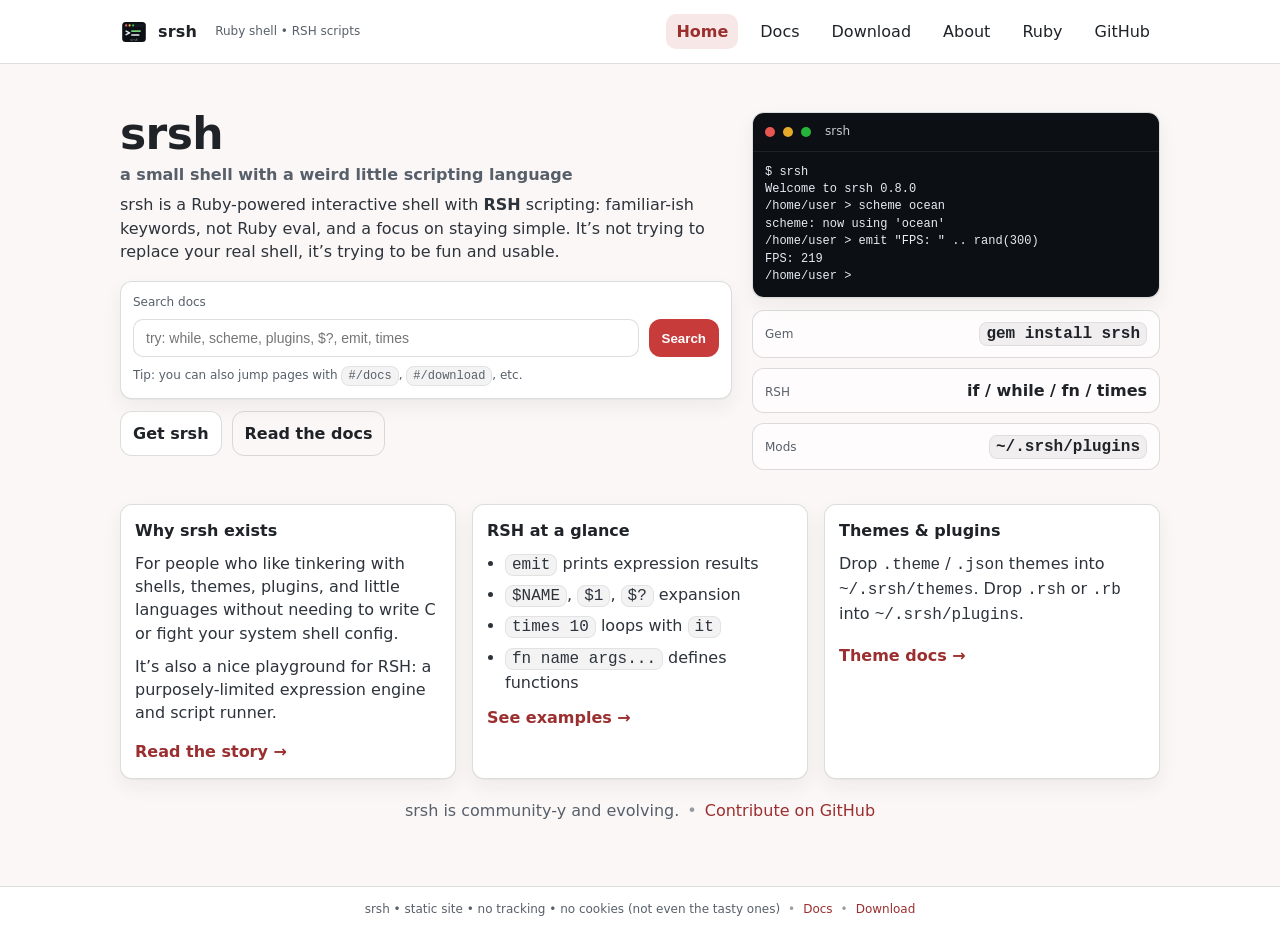
==== docs/index.html @ 415b80dd "fixed docs" ====
<!doctype html>
<html lang="en">
<head>
  <meta charset="utf-8">
  <meta name="viewport" content="width=device-width, initial-scale=1">
  <title>srsh - a tiny Ruby shell with RSH scripting</title>
  <meta name="description" content="srsh is a simple Ruby-powered shell with a distinct, safe-ish scripting language called RSH.">
  <link rel="icon" href="assets/srsh-mark.svg">
  <link rel="stylesheet" href="css/style.css">
  <script src="js/app.js" defer></script>
</head>

<body>
  <a class="skip" href="#main">Skip to content</a>

  <header class="topbar" role="banner">
    <div class="wrap topbar__row">
      <a class="brand" href="#/">
        <img class="brand__mark" src="assets/srsh-mark.svg" alt="" aria-hidden="true">
        <span class="brand__name">srsh</span>
        <span class="brand__tag">Ruby shell • RSH scripts</span>
      </a>

      <nav class="nav" aria-label="Primary">
        <a class="nav__link" href="#/">Home</a>
        <a class="nav__link" href="#/docs">Docs</a>
        <a class="nav__link" href="#/download">Download</a>
        <a class="nav__link" href="#/about">About</a>
        <a class="nav__link" href="#/ruby">Ruby</a>
        <a class="nav__link" href="#/github">GitHub</a>
      </nav>
    </div>
  </header>

  <main id="main" class="wrap" role="main">
    <!-- HOME -->
    <section class="page page--home" data-page="home">
      <div class="hero">
        <div class="hero__left">
          <h1 class="hero__title">
            srsh
            <span class="hero__subtitle">a small shell with a weird little scripting language</span>
          </h1>

          <p class="hero__blurb">
            srsh is a Ruby-powered interactive shell with <strong>RSH</strong> scripting: familiar-ish keywords,
            not Ruby eval, and a focus on staying simple. It’s not trying to replace your real shell, it’s trying
            to be fun and usable.
          </p>

          <form class="search" data-search-form>
            <label class="search__label" for="q">Search docs</label>
            <div class="search__row">
              <input id="q" name="q" class="search__input" type="search" autocomplete="off"
                     placeholder="try: while, scheme, plugins, $?, emit, times">
              <button class="btn btn--primary" type="submit">Search</button>
            </div>
            <p class="search__hint">
              Tip: you can also jump pages with <code>#/docs</code>, <code>#/download</code>, etc.
            </p>
          </form>

          <div class="hero__cta">
            <a class="btn" href="#/download">Get srsh</a>
            <a class="btn btn--ghost" href="#/docs">Read the docs</a>
          </div>
        </div>

        <div class="hero__right">
          <div class="card card--terminal" aria-label="srsh preview">
            <div class="terminal">
              <div class="terminal__bar">
                <span class="dot dot--r"></span>
                <span class="dot dot--y"></span>
                <span class="dot dot--g"></span>
                <span class="terminal__title">srsh</span>
              </div>
              <pre class="terminal__body"><code>$ srsh
Welcome to srsh 0.8.0
/home/user &gt; scheme ocean
scheme: now using 'ocean'
/home/user &gt; emit "FPS: " .. rand(300)
FPS: 219
/home/user &gt; </code></pre>
            </div>
          </div>

          <div class="mini">
            <div class="mini__item">
              <div class="mini__k">Gem</div>
              <div class="mini__v"><code>gem install srsh</code></div>
            </div>
            <div class="mini__item">
              <div class="mini__k">RSH</div>
              <div class="mini__v">if / while / fn / times</div>
            </div>
            <div class="mini__item">
              <div class="mini__k">Mods</div>
              <div class="mini__v"><code>~/.srsh/plugins</code></div>
            </div>
          </div>
        </div>
      </div>

      <div class="grid">
        <article class="card">
          <h2 class="card__title">Why srsh exists</h2>
          <p class="card__text">
            For people who like tinkering with shells, themes, plugins, and little languages without needing to
            write C or fight your system shell config.
          </p>
          <p class="card__text">
            It’s also a nice playground for RSH: a purposely-limited expression engine and script runner.
          </p>
          <a class="card__link" href="#/about">Read the story →</a>
        </article>

        <article class="card">
          <h2 class="card__title">RSH at a glance</h2>
          <ul class="list">
            <li><code>emit</code> prints expression results</li>
            <li><code>$NAME</code>, <code>$1</code>, <code>$?</code> expansion</li>
            <li><code>times 10</code> loops with <code>it</code></li>
            <li><code>fn name args...</code> defines functions</li>
          </ul>
          <a class="card__link" href="#/docs">See examples →</a>
        </article>

        <article class="card">
          <h2 class="card__title">Themes & plugins</h2>
          <p class="card__text">
            Drop <code>.theme</code> / <code>.json</code> themes into <code>~/.srsh/themes</code>.
            Drop <code>.rsh</code> or <code>.rb</code> into <code>~/.srsh/plugins</code>.
          </p>
          <a class="card__link" href="#/docs#themes">Theme docs →</a>
        </article>
      </div>

      <footer class="foot">
        <div class="foot__row">
          <span>srsh is community-y and evolving.</span>
          <span class="foot__sep">•</span>
          <a href="#/github">Contribute on GitHub</a>
        </div>
      </footer>
    </section>

    <!-- DOCS -->
    <section class="page" data-page="docs">
      <div class="pagehead">
        <h1 class="pagehead__title">Documentation</h1>
        <p class="pagehead__sub">
          RSH scripting + srsh builtins. No server required. No magic. Just files.
        </p>
      </div>

      <div class="layout">
        <aside class="side" aria-label="Docs navigation">
          <div class="side__box">
            <div class="side__title">Docs</div>
            <a class="side__link" href="#/docs#quickstart">Quickstart</a>
            <a class="side__link" href="#/docs#rsh">RSH basics</a>
            <a class="side__link" href="#/docs#expr">Expressions</a>
            <a class="side__link" href="#/docs#control">Control flow</a>
            <a class="side__link" href="#/docs#functions">Functions</a>
            <a class="side__link" href="#/docs#builtins">Builtins</a>
            <a class="side__link" href="#/docs#themes">Themes</a>
            <a class="side__link" href="#/docs#plugins">Plugins</a>
          </div>

          <div class="side__box">
            <div class="side__title">Jump</div>
            <a class="side__link" href="#/download">Download</a>
            <a class="side__link" href="#/about">About srsh</a>
          </div>
        </aside>

        <article class="doc">
          <section id="quickstart" class="doc__section">
            <h2>Quickstart</h2>
            <p>Install the gem:</p>
            <div class="codebox">
              <pre><code>gem install srsh</code></pre>
              <button class="copy" data-copy="gem install srsh">Copy</button>
            </div>

            <p>Run it:</p>
            <div class="codebox">
              <pre><code>srsh</code></pre>
              <button class="copy" data-copy="srsh">Copy</button>
            </div>

            <p>Change theme:</p>
            <div class="codebox">
              <pre><code>scheme --list
scheme ocean</code></pre>
              <button class="copy" data-copy="scheme --list&#10;scheme ocean">Copy</button>
            </div>
          </section>

          <section id="rsh" class="doc__section">
            <h2>RSH basics</h2>
            <p>
              RSH scripts are plain text files. srsh reads them, strips comments (<code>#</code> outside quotes),
              parses blocks, and runs commands line-by-line.
            </p>

            <p>A tiny script:</p>
            <div class="codebox">
              <pre><code># hello.rsh
put "hello"
NAME = "world"
emit "hello, " .. $NAME</code></pre>
              <button class="copy" data-copy="# hello.rsh&#10;put &quot;hello&quot;&#10;NAME = &quot;world&quot;&#10;emit &quot;hello, &quot; .. $NAME">Copy</button>
            </div>
          </section>

          <section id="expr" class="doc__section">
            <h2>Expressions</h2>
            <p>Expressions are parsed by the RSH lexer/parser, not Ruby. Basic operators:</p>

            <ul class="list">
              <li>math: <code>+</code> <code>-</code> <code>*</code> <code>/</code> <code>%</code></li>
              <li>compare: <code>==</code> <code>!=</code> <code>&lt;</code> <code>&lt;=</code> <code>&gt;</code> <code>&gt;=</code></li>
              <li>logic: <code>and</code> / <code>or</code> / <code>not</code> (also <code>&amp;&amp;</code>, <code>||</code>, <code>!</code>)</li>
              <li>concat: <code>..</code> (string-ish join)</li>
            </ul>

            <p>Functions you can call in expressions:</p>
            <div class="codebox">
              <pre><code>emit len("abc")
emit contains("srsh", "rsh")
emit rand(10)
emit pick("sand", "water", "lava")</code></pre>
              <button class="copy" data-copy="emit len(&quot;abc&quot;)&#10;emit contains(&quot;srsh&quot;, &quot;rsh&quot;)&#10;emit rand(10)&#10;emit pick(&quot;sand&quot;, &quot;water&quot;, &quot;lava&quot;)">Copy</button>
            </div>
          </section>

          <section id="control" class="doc__section">
            <h2>Control flow</h2>
            <p>Blocks end with <code>end</code>. It’s intentionally old-school.</p>

            <div class="codebox">
              <pre><code>if $USER == "user"
  put "wsg gng"
else
  put "hello"
end

times 5
  emit "it=" .. $it
end

i = 0
while $i &lt; 3
  put "looping"
  i = $i + 1
end</code></pre>
              <button class="copy" data-copy="if $USER == &quot;user&quot;&#10;  put &quot;wsg gng&quot;&#10;else&#10;  put &quot;hello&quot;&#10;end&#10;&#10;times 5&#10;  emit &quot;it=&quot; .. $it&#10;end&#10;&#10;i = 0&#10;while $i &lt; 3&#10;  put &quot;looping&quot;&#10;  i = $i + 1&#10;end">Copy</button>
            </div>
          </section>

          <section id="functions" class="doc__section">
            <h2>Functions</h2>
            <p>
              RSH functions are defined with <code>fn</code>. Arguments become ENV variables inside the function.
            </p>

            <div class="codebox">
              <pre><code>fn greet who
  emit "hello " .. $who
end

greet "world"</code></pre>
              <button class="copy" data-copy="fn greet who&#10;  emit &quot;hello &quot; .. $who&#10;end&#10;&#10;greet &quot;world&quot;">Copy</button>
            </div>
          </section>

          <section id="builtins" class="doc__section">
            <h2>Builtins</h2>
            <p>Some useful commands:</p>

            <div class="table">
              <div class="row"><div class="cell k"><code>help</code></div><div class="cell v">Show builtins and RSH blocks</div></div>
              <div class="row"><div class="cell k"><code>scheme --list</code></div><div class="cell v">List themes</div></div>
              <div class="row"><div class="cell k"><code>scheme ocean</code></div><div class="cell v">Set theme</div></div>
              <div class="row"><div class="cell k"><code>reload</code></div><div class="cell v">Reload ~/.srshrc and plugins</div></div>
              <div class="row"><div class="cell k"><code>plugins</code></div><div class="cell v">Show loaded plugin files</div></div>
              <div class="row"><div class="cell k"><code>source file.rsh</code></div><div class="cell v">Run an RSH script</div></div>
            </div>
          </section>

          <section id="themes" class="doc__section">
            <h2>Themes</h2>
            <p>
              Themes live in <code>~/.srsh/themes</code>. You can write either a simple <code>.theme</code> file
              or JSON.
            </p>

            <div class="codebox">
              <pre><code># ~/.srsh/themes/my.theme
ui_border=1;35
ui_title=1;33
ui_hdr=1;36
ui_key=1;36
ui_val=0;37
ok=32
warn=33
err=31
dim=90
prompt_path=33
prompt_host=36
prompt_mark=35
quote_rainbow=true</code></pre>
            </div>

            <p>Then:</p>
            <div class="codebox">
              <pre><code>scheme my</code></pre>
              <button class="copy" data-copy="scheme my">Copy</button>
            </div>
          </section>

          <section id="plugins" class="doc__section">
            <h2>Plugins</h2>
            <p>
              Put <code>.rsh</code> or <code>.rb</code> files in <code>~/.srsh/plugins</code>.
              RSH plugins run first (safer), Ruby plugins run second (trusted).
            </p>

            <div class="codebox">
              <pre><code># ~/.srsh/plugins/hello.rsh
alias ll='ls'
put "srsh plugin loaded"</code></pre>
            </div>

            <p>A tiny Ruby plugin can register a builtin via the SRSH API:</p>
            <div class="codebox">
              <pre><code># ~/.srsh/plugins/hi.rb
SRSH.builtin("hi") do |_args|
  puts "hi from ruby plugin"
end</code></pre>
            </div>
          </section>

          <div class="doc__end">
            <p>That’s the basics. If you break it, you get to keep both pieces :D</p>
          </div>
        </article>
      </div>
    </section>

    <!-- DOWNLOAD -->
    <section class="page" data-page="download">
      <div class="pagehead">
        <h1 class="pagehead__title">Download</h1>
        <p class="pagehead__sub">srsh is distributed as a RubyGem.</p>
      </div>

      <div class="grid grid--2">
        <article class="card">
          <h2 class="card__title">Install (recommended)</h2>
          <div class="codebox">
            <pre><code>gem install srsh</code></pre>
            <button class="copy" data-copy="gem install srsh">Copy</button>
          </div>
          <p class="card__text">
            After install, run <code>srsh</code> and you should see the welcome banner.
          </p>
          <div class="codebox">
            <pre><code>srsh</code></pre>
            <button class="copy" data-copy="srsh">Copy</button>
          </div>
        </article>

        <article class="card">
          <h2 class="card__title">Update</h2>
          <div class="codebox">
            <pre><code>gem update srsh</code></pre>
            <button class="copy" data-copy="gem update srsh">Copy</button>
          </div>
          <p class="card__text">
            If your PATH points to an older install (like <code>/usr/local/bin</code>), check with:
          </p>
          <div class="codebox">
            <pre><code>which -a srsh</code></pre>
            <button class="copy" data-copy="which -a srsh">Copy</button>
          </div>
        </article>
      </div>

      <article class="card">
        <h2 class="card__title">Files & locations</h2>
        <div class="table">
          <div class="row"><div class="cell k"><code>~/.srshrc</code></div><div class="cell v">Your rc file (runs at startup)</div></div>
          <div class="row"><div class="cell k"><code>~/.srsh/themes</code></div><div class="cell v">Themes (<code>.theme</code> or <code>.json</code>)</div></div>
          <div class="row"><div class="cell k"><code>~/.srsh/plugins</code></div><div class="cell v">Plugins (<code>.rsh</code> or trusted <code>.rb</code>)</div></div>
          <div class="row"><div class="cell k"><code>~/.srsh_history</code></div><div class="cell v">Shell history</div></div>
        </div>
      </article>
    </section>

    <!-- ABOUT -->
    <section class="page" data-page="about">
      <div class="pagehead">
        <h1 class="pagehead__title">About srsh</h1>
        <p class="pagehead__sub">The goal: small, hackable, and not scary to modify.</p>
      </div>

      <div class="grid grid--2">
        <article class="card">
          <h2 class="card__title">What it is</h2>
          <p class="card__text">
            srsh is an interactive shell written in Ruby. It includes a separate scripting language called RSH
            with its own lexer/parser and an expression evaluator.
          </p>
          <p class="card__text">
            It intentionally avoids Ruby <code>eval</code> in scripts. That keeps RSH predictable and limits
            “oops I executed a string” moments.
          </p>
        </article>

        <article class="card">
          <h2 class="card__title">What it isn’t</h2>
          <ul class="list">
            <li>Not a full POSIX shell replacement</li>
            <li>Not trying to be bash/zsh/fish</li>
            <li>Not doing fancy job control yet</li>
            <li>Not a “secure sandbox” (Ruby plugins are trusted)</li>
          </ul>
        </article>
      </div>

      <article class="card">
        <h2 class="card__title">Quick feature list</h2>
        <div class="grid grid--3">
          <div class="pill">History + ghost text</div>
          <div class="pill">Tab completion</div>
          <div class="pill">Themes (<code>scheme</code>)</div>
          <div class="pill">Plugins</div>
          <div class="pill">RSH scripts</div>
          <div class="pill">Systemfetch</div>
        </div>
      </article>
    </section>

    <!-- RUBY -->
    <section class="page" data-page="ruby">
      <div class="pagehead">
        <h1 class="pagehead__title">About Ruby</h1>
        <p class="pagehead__sub">srsh is built with Ruby - the language is doing the heavy lifting.</p>
      </div>

      <article class="card">
        <p class="card__text">
          Ruby is a general-purpose language with a strong ecosystem (gems), good text handling, and a “make it nice”
          vibe. srsh uses Ruby for the shell itself, but RSH stays separate so scripts don’t become random Ruby code.
        </p>

        <p class="card__text">
          If you want to learn Ruby basics, a good start is the official Ruby docs and RubyGems. (This site is styled
          <em>like</em> RubyGems on purpose, it’s a nice layout.)
        </p>
      </article>

      <article class="card">
        <h2 class="card__title">Ruby-ish resources</h2>
        <ul class="list">
          <li>Ruby language docs</li>
          <li>RubyGems ecosystem</li>
          <li>Bundler for managing gem dependencies</li>
        </ul>
      </article>
    </section>

    <!-- GITHUB -->
    <section class="page" data-page="github">
      <div class="pagehead">
        <h1 class="pagehead__title">GitHub</h1>
        <p class="pagehead__sub">Source code, issues, and PRs live here.</p>
      </div>
    <!-- CUM SACK -->
      <article class="card">
        <h2 class="card__title">Repository</h2>
        <p class="card__text">
          Repo is here:
          <a href="https://github.com/RobertFlexx/RSH" target="_blank" rel="noreferrer">github.com/RobertFlexx/RSH</a>
        </p>

        <div class="codebox">
          <pre><code>https://github.com/RobertFlexx/RSH</code></pre>
          <button class="copy" data-copy="https://github.com/RobertFlexx/RSH">Copy</button>
        </div>

        <p class="card__text">
          Contributions welcome. Keep PRs readable, keep changes small, and please don’t “refactor the universe” in one go.
        </p>
      </article>
    </section>

    <section class="toast" aria-live="polite" aria-atomic="true" hidden>
      <div class="toast__inner" data-toast>Copied.</div>
    </section>
  </main>

  <footer class="sitefoot">
    <div class="wrap sitefoot__row">
      <span>srsh • static site • no tracking • no cookies (not even the tasty ones)</span>
      <span class="sitefoot__sep">•</span>
      <a href="#/docs">Docs</a>
      <span class="sitefoot__sep">•</span>
      <a href="#/download">Download</a>
    </div>
  </footer>
</body>
</html>
<!-- sup bruh diawifowhofawhioa
---- docs/css/style.css ----
:root{
  --paper: #fbf7f6;
  --ink: #1f2328;
  --muted: #57606a;
  --line: rgba(27,31,36,.15);
  --accent: #c73b3b;
  --accent-2: #9b2f2f;
  --card: #ffffff;
  --shadow: 0 1px 0 rgba(27,31,36,.04), 0 8px 20px rgba(27,31,36,.06);
  --radius: 12px;
  --mono: ui-monospace, SFMono-Regular, Menlo, Monaco, Consolas, "Liberation Mono", "Courier New", monospace;
  --sans: system-ui, -apple-system, Segoe UI, Roboto, Ubuntu, Cantarell, Noto Sans, Helvetica, Arial, "Apple Color Emoji","Segoe UI Emoji";
}

*{ box-sizing: border-box; }
html,body{ height:100%; }
body{
  margin:0;
  font-family: var(--sans);
  color: var(--ink);
  background: var(--paper);
  line-height: 1.45;
}

a{ color: var(--accent-2); text-decoration: none; }
a:hover{ text-decoration: underline; }
code, pre{ font-family: var(--mono); }

.skip{
  position:absolute;
  left:-999px;
  top:auto;
  width:1px;
  height:1px;
  overflow:hidden;
}
.skip:focus{
  left: 12px;
  top: 12px;
  width:auto;
  height:auto;
  padding: 8px 10px;
  background: var(--card);
  border: 1px solid var(--line);
  border-radius: 10px;
  box-shadow: var(--shadow);
  z-index: 999;
}

.wrap{
  width: min(1040px, calc(100% - 32px));
  margin: 0 auto;
}

.topbar{
  background: #fff;
  border-bottom: 1px solid var(--line);
}
.topbar__row{
  display:flex;
  align-items:center;
  justify-content: space-between;
  gap: 16px;
  padding: 14px 0;
}

.brand{
  display:flex;
  align-items: center;
  gap: 10px;
  min-width: 240px;
}
.brand__mark{
  width: 28px;
  height: 28px;
  flex: 0 0 auto;
}
.brand__name{
  font-weight: 800;
  letter-spacing: .2px;
  color: var(--ink);
}
.brand__tag{
  font-size: 12px;
  color: var(--muted);
  margin-left: 8px;
  white-space: nowrap;
}
@media (max-width: 860px){
  .brand__tag{ display:none; }
}

.nav{
  display:flex;
  gap: 12px;
  flex-wrap: wrap;
  justify-content: flex-end;
}
.nav__link{
  display:inline-block;
  padding: 6px 10px;
  border-radius: 10px;
  color: var(--ink);
}
.nav__link:hover{
  background: rgba(199,59,59,.07);
  text-decoration: none;
}
.nav__link.is-active{
  background: rgba(199,59,59,.12);
  color: var(--accent-2);
  font-weight: 650;
}

.page{
  display:none;
  padding: 24px 0 40px;
}
.page.is-active{
  display:block;
}

.hero{
  display:grid;
  grid-template-columns: 1.2fr .8fr;
  gap: 20px;
  align-items: start;
  padding: 24px 0 16px;
}
@media (max-width: 900px){
  .hero{ grid-template-columns: 1fr; }
}

.hero__title{
  margin: 0 0 8px;
  font-size: 44px;
  line-height: 1.02;
  letter-spacing: -0.6px;
}
.hero__subtitle{
  display:block;
  font-size: 16px;
  font-weight: 600;
  color: var(--muted);
  margin-top: 10px;
  letter-spacing: 0;
}
.hero__blurb{
  margin: 10px 0 18px;
  color: #2d333b;
  max-width: 62ch;
}

.search{
  background: #fff;
  border: 1px solid var(--line);
  border-radius: var(--radius);
  padding: 12px;
  box-shadow: var(--shadow);
}
.search__label{
  display:block;
  font-size: 12px;
  color: var(--muted);
  margin-bottom: 8px;
}
.search__row{
  display:flex;
  gap: 10px;
}
.search__input{
  width: 100%;
  padding: 10px 12px;
  border-radius: 10px;
  border: 1px solid var(--line);
  background: #fff;
  font-size: 14px;
}
.search__input:focus{
  outline: 3px solid rgba(199,59,59,.18);
  border-color: rgba(199,59,59,.55);
}
.search__hint{
  margin: 10px 0 0;
  font-size: 12px;
  color: var(--muted);
}
.search__hint code{
  background: rgba(27,31,36,.05);
  padding: 2px 6px;
  border-radius: 8px;
  border: 1px solid rgba(27,31,36,.08);
}

.btn{
  display:inline-flex;
  align-items: center;
  justify-content: center;
  gap: 8px;
  padding: 10px 12px;
  border-radius: 12px;
  border: 1px solid var(--line);
  background: #fff;
  color: var(--ink);
  cursor: pointer;
  font-weight: 650;
  text-decoration: none;
  user-select: none;
}
.btn:hover{
  text-decoration: none;
  border-color: rgba(199,59,59,.35);
}
.btn:active{ transform: translateY(1px); }
.btn--primary{
  background: var(--accent);
  color: #fff;
  border-color: rgba(0,0,0,.0);
}
.btn--primary:hover{ background: var(--accent-2); }
.btn--ghost{
  background: transparent;
}

.hero__cta{
  display:flex;
  gap: 10px;
  margin-top: 12px;
  flex-wrap: wrap;
}

.grid{
  display:grid;
  grid-template-columns: repeat(3, 1fr);
  gap: 16px;
  margin-top: 18px;
}
.grid--2{ grid-template-columns: repeat(2, 1fr); }
.grid--3{ grid-template-columns: repeat(3, 1fr); }
@media (max-width: 980px){
  .grid{ grid-template-columns: 1fr; }
  .grid--2{ grid-template-columns: 1fr; }
  .grid--3{ grid-template-columns: 1fr; }
}

.card{
  background: var(--card);
  border: 1px solid var(--line);
  border-radius: var(--radius);
  padding: 14px;
  box-shadow: var(--shadow);
}
.card__title{
  margin: 0 0 10px;
  font-size: 16px;
}
.card__text{
  margin: 0 0 10px;
  color: #2d333b;
}
.card__link{
  display:inline-block;
  margin-top: 6px;
  font-weight: 650;
}

.card--terminal{
  padding: 0;
  overflow:hidden;
}
.terminal{
  background: #0c0f14;
  color: #e6edf3;
}
.terminal__bar{
  display:flex;
  align-items:center;
  gap: 8px;
  padding: 10px 12px;
  border-bottom: 1px solid rgba(255,255,255,.08);
}
.dot{
  width: 10px;
  height: 10px;
  border-radius: 999px;
  display:inline-block;
  opacity: .9;
}
.dot--r{ background:#ff5f57; }
.dot--y{ background:#febc2e; }
.dot--g{ background:#28c840; }
.terminal__title{
  margin-left: 6px;
  font-size: 12px;
  color: rgba(230,237,243,.85);
}
.terminal__body{
  margin:0;
  padding: 12px;
  font-family: var(--mono);
  font-size: 12px;
  line-height: 1.45;
  overflow:auto;
}

.mini{
  display:grid;
  gap: 10px;
  margin-top: 12px;
}
.mini__item{
  display:flex;
  justify-content: space-between;
  align-items: baseline;
  gap: 10px;
  background: rgba(255,255,255,.65);
  border: 1px solid var(--line);
  border-radius: 12px;
  padding: 10px 12px;
}
.mini__k{ color: var(--muted); font-size: 12px; }
.mini__v{ font-weight: 650; }
.mini__v code{
  font-weight: 700;
  background: rgba(27,31,36,.06);
  padding: 2px 6px;
  border-radius: 8px;
  border: 1px solid rgba(27,31,36,.08);
}

.list{
  margin: 0;
  padding-left: 18px;
  color: #2d333b;
}
.list li{ margin: 6px 0; }
.list code{
  background: rgba(27,31,36,.05);
  padding: 1px 6px;
  border-radius: 8px;
  border: 1px solid rgba(27,31,36,.08);
}

.pagehead{
  padding: 6px 0 10px;
}
.pagehead__title{
  margin: 0;
  font-size: 30px;
  letter-spacing: -0.2px;
}
.pagehead__sub{
  margin: 6px 0 0;
  color: var(--muted);
  max-width: 70ch;
}

.layout{
  display:grid;
  grid-template-columns: 260px 1fr;
  gap: 18px;
  margin-top: 12px;
}
@media (max-width: 980px){
  .layout{ grid-template-columns: 1fr; }
}

.side__box{
  background: #fff;
  border: 1px solid var(--line);
  border-radius: var(--radius);
  padding: 12px;
  box-shadow: var(--shadow);
  margin-bottom: 12px;
}
.side__title{
  font-weight: 800;
  margin-bottom: 8px;
}
.side__link{
  display:block;
  padding: 6px 8px;
  border-radius: 10px;
  color: var(--ink);
}
.side__link:hover{
  background: rgba(199,59,59,.07);
  text-decoration: none;
}
.side__link.is-active{
  background: rgba(199,59,59,.12);
  color: var(--accent-2);
  font-weight: 650;
}

.doc{
  min-width: 0;
}
.doc__section{
  background: #fff;
  border: 1px solid var(--line);
  border-radius: var(--radius);
  padding: 14px;
  box-shadow: var(--shadow);
  margin-bottom: 14px;
}
.doc__section h2{
  margin: 0 0 10px;
  font-size: 18px;
}
.doc__section p{
  margin: 8px 0;
  color: #2d333b;
}
.doc__end{
  color: var(--muted);
  padding: 8px 2px;
}

.codebox{
  position: relative;
  border: 1px solid rgba(27,31,36,.12);
  border-radius: 12px;
  background: rgba(27,31,36,.03);
  padding: 10px 12px;
  overflow:auto;
  margin: 10px 0;
}
.codebox pre{
  margin: 0;
  font-size: 13px;
}
.copy{
  position:absolute;
  top: 8px;
  right: 8px;
  font-size: 12px;
  padding: 6px 8px;
  border-radius: 10px;
  border: 1px solid rgba(27,31,36,.18);
  background: #fff;
  cursor:pointer;
}
.copy:hover{
  border-color: rgba(199,59,59,.35);
}

.table{
  border: 1px solid rgba(27,31,36,.12);
  border-radius: 12px;
  overflow:hidden;
  background:#fff;
}
.row{
  display:grid;
  grid-template-columns: 220px 1fr;
  gap: 0;
  border-top: 1px solid rgba(27,31,36,.08);
}
.row:first-child{ border-top: 0; }
.cell{
  padding: 10px 12px;
}
.cell.k{
  background: rgba(27,31,36,.03);
  border-right: 1px solid rgba(27,31,36,.08);
}
@media (max-width: 680px){
  .row{ grid-template-columns: 1fr; }
  .cell.k{ border-right: 0; border-bottom: 1px solid rgba(27,31,36,.08); }
}

.pill{
  display:inline-flex;
  align-items:center;
  justify-content:center;
  padding: 10px 12px;
  border-radius: 999px;
  border: 1px solid rgba(27,31,36,.12);
  background: rgba(255,255,255,.65);
  font-weight: 650;
}

.foot{
  margin-top: 20px;
  color: var(--muted);
}
.foot__row{
  display:flex;
  align-items:center;
  gap: 8px;
  flex-wrap: wrap;
  justify-content:center;
}
.foot__sep{ opacity: .6; }

.sitefoot{
  border-top: 1px solid var(--line);
  background: #fff;
  color: var(--muted);
  margin-top: 24px;
}
.sitefoot__row{
  display:flex;
  gap: 8px;
  flex-wrap: wrap;
  justify-content:center;
  padding: 14px 0;
  font-size: 12px;
}
.sitefoot__sep{ opacity: .6; }

.toast{
  position: fixed;
  left: 50%;
  bottom: 16px;
  transform: translateX(-50%);
  z-index: 999;
}
.toast__inner{
  background: rgba(27,31,36,.92);
  color: #fff;
  border-radius: 999px;
  padding: 10px 14px;
  font-size: 13px;
  box-shadow: 0 12px 30px rgba(0,0,0,.22);
}

/* Respect reduced motion */
@media (prefers-reduced-motion: reduce){
  *{ scroll-behavior: auto !important; }
  .btn:active{ transform:none; }
}
/* ball sack */
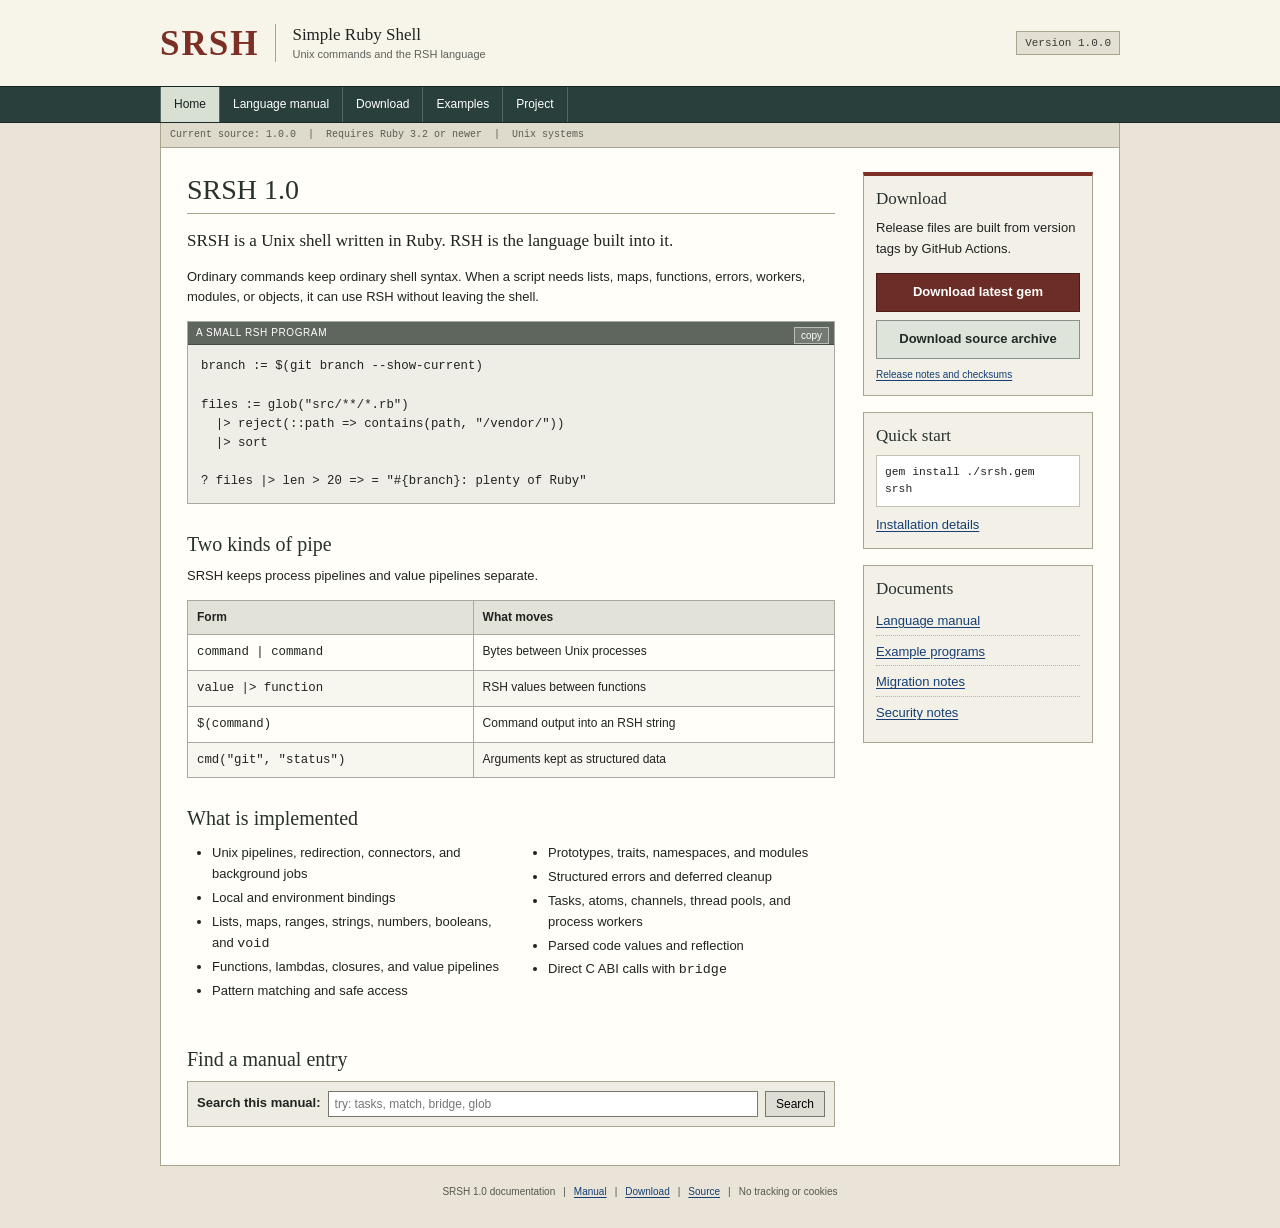
==== commit 325e13d8: "Release srsh 1.0.0" ====
--- a/docs/index.html
+++ b/docs/index.html
@@ -3,515 +3,701 @@
 <head>
   <meta charset="utf-8">
   <meta name="viewport" content="width=device-width, initial-scale=1">
-  <title>srsh - a tiny Ruby shell with RSH scripting</title>
-  <meta name="description" content="srsh is a simple Ruby-powered shell with a distinct, safe-ish scripting language called RSH.">
+  <meta name="description" content="SRSH is a Unix shell written in Ruby, with the RSH scripting language for structured shell programs.">
+  <title>SRSH 1.0: Simple Ruby Shell</title>
   <link rel="icon" href="assets/srsh-mark.svg">
   <link rel="stylesheet" href="css/style.css">
   <script src="js/app.js" defer></script>
 </head>
-
 <body>
-  <a class="skip" href="#main">Skip to content</a>
-
-  <header class="topbar" role="banner">
-    <div class="wrap topbar__row">
-      <a class="brand" href="#/">
-        <img class="brand__mark" src="assets/srsh-mark.svg" alt="" aria-hidden="true">
-        <span class="brand__name">srsh</span>
-        <span class="brand__tag">Ruby shell • RSH scripts</span>
-      </a>
-
-      <nav class="nav" aria-label="Primary">
-        <a class="nav__link" href="#/">Home</a>
-        <a class="nav__link" href="#/docs">Docs</a>
-        <a class="nav__link" href="#/download">Download</a>
-        <a class="nav__link" href="#/about">About</a>
-        <a class="nav__link" href="#/ruby">Ruby</a>
-        <a class="nav__link" href="#/github">GitHub</a>
-      </nav>
+  <a class="skip-link" href="#content">Skip to content</a>
+
+  <header class="site-header">
+    <div class="site-width masthead">
+      <a class="site-name" href="#/" aria-label="SRSH home">SRSH</a>
+      <div class="site-title">
+        <strong>Simple Ruby Shell</strong>
+        <span>Unix commands and the RSH language</span>
+      </div>
+      <div class="version-box">Version <span data-latest-version>1.0.0</span></div>
     </div>
+    <nav class="main-nav" aria-label="Main navigation">
+      <div class="site-width">
+        <a href="#/" data-route="home">Home</a>
+        <a href="#/manual" data-route="manual">Language manual</a>
+        <a href="#/download" data-route="download">Download</a>
+        <a href="#/examples" data-route="examples">Examples</a>
+        <a href="#/project" data-route="project">Project</a>
+      </div>
+    </nav>
   </header>
 
-  <main id="main" class="wrap" role="main">
-    <!-- HOME -->
-    <section class="page page--home" data-page="home">
-      <div class="hero">
-        <div class="hero__left">
-          <h1 class="hero__title">
-            srsh
-            <span class="hero__subtitle">a small shell with a weird little scripting language</span>
-          </h1>
-
-          <p class="hero__blurb">
-            srsh is a Ruby-powered interactive shell with <strong>RSH</strong> scripting: familiar-ish keywords,
-            not Ruby eval, and a focus on staying simple. It’s not trying to replace your real shell, it’s trying
-            to be fun and usable.
+  <div class="site-width status-line">
+    Current source: 1.0.0&nbsp;&nbsp;|&nbsp;&nbsp;Requires Ruby 3.2 or newer&nbsp;&nbsp;|&nbsp;&nbsp;Unix systems
+  </div>
+
+  <main id="content" class="site-width site-body">
+    <section class="page" data-page="home">
+      <div class="home-layout">
+        <article>
+          <h1>SRSH 1.0</h1>
+          <p class="lead">SRSH is a Unix shell written in Ruby. RSH is the language built into it.</p>
+          <p>
+            Ordinary commands keep ordinary shell syntax. When a script needs lists, maps, functions,
+            errors, workers, modules, or objects, it can use RSH without leaving the shell.
           </p>
 
-          <form class="search" data-search-form>
-            <label class="search__label" for="q">Search docs</label>
-            <div class="search__row">
-              <input id="q" name="q" class="search__input" type="search" autocomplete="off"
-                     placeholder="try: while, scheme, plugins, $?, emit, times">
-              <button class="btn btn--primary" type="submit">Search</button>
+          <div class="listing">
+            <div class="listing-title">A small RSH program</div>
+            <pre id="home-example"><code>branch := $(git branch --show-current)
+
+files := glob("src/**/*.rb")
+  |&gt; reject(::path =&gt; contains(path, "/vendor/"))
+  |&gt; sort
+
+? files |&gt; len &gt; 20 =&gt; = "#{branch}: plenty of Ruby"</code></pre>
+            <button class="copy-button" type="button" data-copy-target="home-example">copy</button>
+          </div>
+
+          <h2>Two kinds of pipe</h2>
+          <p>SRSH keeps process pipelines and value pipelines separate.</p>
+          <table class="reference-table">
+            <thead>
+              <tr><th>Form</th><th>What moves</th></tr>
+            </thead>
+            <tbody>
+              <tr><td><code>command | command</code></td><td>Bytes between Unix processes</td></tr>
+              <tr><td><code>value |&gt; function</code></td><td>RSH values between functions</td></tr>
+              <tr><td><code>$(command)</code></td><td>Command output into an RSH string</td></tr>
+              <tr><td><code>cmd("git", "status")</code></td><td>Arguments kept as structured data</td></tr>
+            </tbody>
+          </table>
+
+          <h2>What is implemented</h2>
+          <div class="columns">
+            <ul>
+              <li>Unix pipelines, redirection, connectors, and background jobs</li>
+              <li>Local and environment bindings</li>
+              <li>Lists, maps, ranges, strings, numbers, booleans, and <code>void</code></li>
+              <li>Functions, lambdas, closures, and value pipelines</li>
+              <li>Pattern matching and safe access</li>
+            </ul>
+            <ul>
+              <li>Prototypes, traits, namespaces, and modules</li>
+              <li>Structured errors and deferred cleanup</li>
+              <li>Tasks, atoms, channels, thread pools, and process workers</li>
+              <li>Parsed code values and reflection</li>
+              <li>Direct C ABI calls with <code>bridge</code></li>
+            </ul>
+          </div>
+
+          <h2>Find a manual entry</h2>
+          <form class="doc-search" data-doc-search>
+            <label for="manual-search">Search this manual:</label>
+            <input id="manual-search" type="search" autocomplete="off" placeholder="try: tasks, match, bridge, glob">
+            <button type="submit">Search</button>
+          </form>
+          <div class="search-results" data-search-results hidden></div>
+        </article>
+
+        <aside class="home-side">
+          <section class="side-box download-box">
+            <h2>Download</h2>
+            <p>Release files are built from version tags by GitHub Actions.</p>
+            <a class="download-link" data-download="gem" href="https://github.com/RobertFlexx/RSH/releases/latest/download/srsh.gem">Download latest gem</a>
+            <a class="download-link secondary" data-download="source" href="https://github.com/RobertFlexx/RSH/releases/latest/download/srsh-source.tar.gz">Download source archive</a>
+            <p class="small"><a href="https://github.com/RobertFlexx/RSH/releases/latest">Release notes and checksums</a></p>
+          </section>
+
+          <section class="side-box">
+            <h2>Quick start</h2>
+            <pre><code>gem install ./srsh.gem
+srsh</code></pre>
+            <p><a href="#/download">Installation details</a></p>
+          </section>
+
+          <section class="side-box">
+            <h2>Documents</h2>
+            <ul class="plain-links">
+              <li><a href="#/manual">Language manual</a></li>
+              <li><a href="#/examples">Example programs</a></li>
+              <li><a href="https://github.com/RobertFlexx/RSH/blob/master/language-docs/MIGRATION.md">Migration notes</a></li>
+              <li><a href="https://github.com/RobertFlexx/RSH/blob/master/language-docs/SECURITY.md">Security notes</a></li>
+            </ul>
+          </section>
+        </aside>
+      </div>
+    </section>
+
+    <section class="page" data-page="manual">
+      <div class="page-heading">
+        <h1>RSH language manual</h1>
+        <p>This manual describes the 1.0 source tree. Examples use the readable syntax unless the short form is the point.</p>
+      </div>
+
+      <div class="manual-layout">
+        <aside class="toc" aria-label="Manual contents">
+          <strong>Contents</strong>
+          <a href="#/manual#getting-started">1. Getting started</a>
+          <a href="#/manual#shell">2. Shell commands</a>
+          <a href="#/manual#values">3. Values</a>
+          <a href="#/manual#bindings">4. Bindings</a>
+          <a href="#/manual#operators">5. Operators</a>
+          <a href="#/manual#functions">6. Functions</a>
+          <a href="#/manual#control">7. Control flow</a>
+          <a href="#/manual#matching">8. Pattern matching</a>
+          <a href="#/manual#collections">9. Collections</a>
+          <a href="#/manual#objects">10. Prototypes</a>
+          <a href="#/manual#modules">11. Namespaces</a>
+          <a href="#/manual#errors">12. Errors and cleanup</a>
+          <a href="#/manual#concurrency">13. Concurrency</a>
+          <a href="#/manual#commands">14. Command values</a>
+          <a href="#/manual#bridge">15. C bridges</a>
+          <a href="#/manual#meta">16. Code and reflection</a>
+          <a href="#/manual#builtins">17. Function reference</a>
+          <a href="#/manual#configuration">18. Shell configuration</a>
+        </aside>
+
+        <article class="manual">
+          <section id="getting-started" data-doc-section data-title="Getting started">
+            <h2>1. Getting started</h2>
+            <p>Start the interactive shell with <code>srsh</code>, run a script by path, or evaluate a single expression.</p>
+            <div class="listing">
+              <pre id="start-code"><code>srsh
+srsh script.rsh one two
+srsh -e "[1,2,3] |&gt; sum"
+srsh --check script.rsh
+srsh -c "printf 'hello\n'"
+srsh --norc</code></pre>
+              <button class="copy-button" type="button" data-copy-target="start-code">copy</button>
             </div>
-            <p class="search__hint">
-              Tip: you can also jump pages with <code>#/docs</code>, <code>#/download</code>, etc.
-            </p>
-          </form>
-
-          <div class="hero__cta">
-            <a class="btn" href="#/download">Get srsh</a>
-            <a class="btn btn--ghost" href="#/docs">Read the docs</a>
-          </div>
-        </div>
-
-        <div class="hero__right">
-          <div class="card card--terminal" aria-label="srsh preview">
-            <div class="terminal">
-              <div class="terminal__bar">
-                <span class="dot dot--r"></span>
-                <span class="dot dot--y"></span>
-                <span class="dot dot--g"></span>
-                <span class="terminal__title">srsh</span>
-              </div>
-              <pre class="terminal__body"><code>$ srsh
-Welcome to srsh 0.8.0
-/home/user &gt; scheme ocean
-scheme: now using 'ocean'
-/home/user &gt; emit "FPS: " .. rand(300)
-FPS: 219
-/home/user &gt; </code></pre>
-            </div>
-          </div>
-
-          <div class="mini">
-            <div class="mini__item">
-              <div class="mini__k">Gem</div>
-              <div class="mini__v"><code>gem install srsh</code></div>
-            </div>
-            <div class="mini__item">
-              <div class="mini__k">RSH</div>
-              <div class="mini__v">if / while / fn / times</div>
-            </div>
-            <div class="mini__item">
-              <div class="mini__k">Mods</div>
-              <div class="mini__v"><code>~/.srsh/plugins</code></div>
-            </div>
-          </div>
-        </div>
-      </div>
-
-      <div class="grid">
-        <article class="card">
-          <h2 class="card__title">Why srsh exists</h2>
-          <p class="card__text">
-            For people who like tinkering with shells, themes, plugins, and little languages without needing to
-            write C or fight your system shell config.
-          </p>
-          <p class="card__text">
-            It’s also a nice playground for RSH: a purposely-limited expression engine and script runner.
-          </p>
-          <a class="card__link" href="#/about">Read the story →</a>
-        </article>
-
-        <article class="card">
-          <h2 class="card__title">RSH at a glance</h2>
-          <ul class="list">
-            <li><code>emit</code> prints expression results</li>
-            <li><code>$NAME</code>, <code>$1</code>, <code>$?</code> expansion</li>
-            <li><code>times 10</code> loops with <code>it</code></li>
-            <li><code>fn name args...</code> defines functions</li>
-          </ul>
-          <a class="card__link" href="#/docs">See examples →</a>
-        </article>
-
-        <article class="card">
-          <h2 class="card__title">Themes & plugins</h2>
-          <p class="card__text">
-            Drop <code>.theme</code> / <code>.json</code> themes into <code>~/.srsh/themes</code>.
-            Drop <code>.rsh</code> or <code>.rb</code> into <code>~/.srsh/plugins</code>.
-          </p>
-          <a class="card__link" href="#/docs#themes">Theme docs →</a>
-        </article>
-      </div>
-
-      <footer class="foot">
-        <div class="foot__row">
-          <span>srsh is community-y and evolving.</span>
-          <span class="foot__sep">•</span>
-          <a href="#/github">Contribute on GitHub</a>
-        </div>
-      </footer>
-    </section>
-
-    <!-- DOCS -->
-    <section class="page" data-page="docs">
-      <div class="pagehead">
-        <h1 class="pagehead__title">Documentation</h1>
-        <p class="pagehead__sub">
-          RSH scripting + srsh builtins. No server required. No magic. Just files.
-        </p>
-      </div>
-
-      <div class="layout">
-        <aside class="side" aria-label="Docs navigation">
-          <div class="side__box">
-            <div class="side__title">Docs</div>
-            <a class="side__link" href="#/docs#quickstart">Quickstart</a>
-            <a class="side__link" href="#/docs#rsh">RSH basics</a>
-            <a class="side__link" href="#/docs#expr">Expressions</a>
-            <a class="side__link" href="#/docs#control">Control flow</a>
-            <a class="side__link" href="#/docs#functions">Functions</a>
-            <a class="side__link" href="#/docs#builtins">Builtins</a>
-            <a class="side__link" href="#/docs#themes">Themes</a>
-            <a class="side__link" href="#/docs#plugins">Plugins</a>
-          </div>
-
-          <div class="side__box">
-            <div class="side__title">Jump</div>
-            <a class="side__link" href="#/download">Download</a>
-            <a class="side__link" href="#/about">About srsh</a>
-          </div>
-        </aside>
-
-        <article class="doc">
-          <section id="quickstart" class="doc__section">
-            <h2>Quickstart</h2>
-            <p>Install the gem:</p>
-            <div class="codebox">
-              <pre><code>gem install srsh</code></pre>
-              <button class="copy" data-copy="gem install srsh">Copy</button>
-            </div>
-
-            <p>Run it:</p>
-            <div class="codebox">
-              <pre><code>srsh</code></pre>
-              <button class="copy" data-copy="srsh">Copy</button>
-            </div>
-
-            <p>Change theme:</p>
-            <div class="codebox">
-              <pre><code>scheme --list
-scheme ocean</code></pre>
-              <button class="copy" data-copy="scheme --list&#10;scheme ocean">Copy</button>
-            </div>
-          </section>
-
-          <section id="rsh" class="doc__section">
-            <h2>RSH basics</h2>
-            <p>
-              RSH scripts are plain text files. srsh reads them, strips comments (<code>#</code> outside quotes),
-              parses blocks, and runs commands line-by-line.
-            </p>
-
-            <p>A tiny script:</p>
-            <div class="codebox">
-              <pre><code># hello.rsh
-put "hello"
-NAME = "world"
-emit "hello, " .. $NAME</code></pre>
-              <button class="copy" data-copy="# hello.rsh&#10;put &quot;hello&quot;&#10;NAME = &quot;world&quot;&#10;emit &quot;hello, &quot; .. $NAME">Copy</button>
-            </div>
-          </section>
-
-          <section id="expr" class="doc__section">
-            <h2>Expressions</h2>
-            <p>Expressions are parsed by the RSH lexer/parser, not Ruby. Basic operators:</p>
-
-            <ul class="list">
-              <li>math: <code>+</code> <code>-</code> <code>*</code> <code>/</code> <code>%</code></li>
-              <li>compare: <code>==</code> <code>!=</code> <code>&lt;</code> <code>&lt;=</code> <code>&gt;</code> <code>&gt;=</code></li>
-              <li>logic: <code>and</code> / <code>or</code> / <code>not</code> (also <code>&amp;&amp;</code>, <code>||</code>, <code>!</code>)</li>
-              <li>concat: <code>..</code> (string-ish join)</li>
-            </ul>
-
-            <p>Functions you can call in expressions:</p>
-            <div class="codebox">
-              <pre><code>emit len("abc")
-emit contains("srsh", "rsh")
-emit rand(10)
-emit pick("sand", "water", "lava")</code></pre>
-              <button class="copy" data-copy="emit len(&quot;abc&quot;)&#10;emit contains(&quot;srsh&quot;, &quot;rsh&quot;)&#10;emit rand(10)&#10;emit pick(&quot;sand&quot;, &quot;water&quot;, &quot;lava&quot;)">Copy</button>
-            </div>
-          </section>
-
-          <section id="control" class="doc__section">
-            <h2>Control flow</h2>
-            <p>Blocks end with <code>end</code>. It’s intentionally old-school.</p>
-
-            <div class="codebox">
-              <pre><code>if $USER == "user"
-  put "wsg gng"
+            <p>
+              At the prompt, assignments, expressions, functions, and blocks are parsed as RSH. Other input is handled as a shell command.
+              The editor understands multiline blocks, collections, command continuations, and bracketed paste.
+            </p>
+          </section>
+
+          <section id="shell" data-doc-section data-title="Shell commands and jobs">
+            <h2>2. Shell commands and jobs</h2>
+            <p>These forms run commands through the shell executor:</p>
+            <div class="listing"><pre><code>cat *.log | grep ERROR | sort -u
+make -j8 &amp;&amp; put built
+generate &gt; output.txt 2&gt; errors.txt
+long_job &amp;
+jobs
+fg %1</code></pre></div>
+            <p>
+              Implemented operators are <code>|</code>, <code>&amp;&amp;</code>, <code>||</code>, <code>;</code>, and background <code>&amp;</code>.
+              Redirections include <code>&lt;</code>, <code>&gt;</code>, <code>&gt;&gt;</code>, <code>2&gt;</code>, and <code>2&gt;&gt;</code>.
+              The shell supports process groups, <code>jobs</code>, <code>fg</code>, <code>bg</code>, <code>wait %N</code>, aliases, globbing,
+              tilde expansion, and nested command substitution.
+            </p>
+            <p>No-match globs stay literal. SRSH is not a Bash parser, so existing Bash scripts should still be run with Bash.</p>
+          </section>
+
+          <section id="values" data-doc-section data-title="Values and literals">
+            <h2>3. Values and literals</h2>
+            <div class="listing"><pre><code>42  -12  0xff  0b1010  0o755  1_000_000
+3.14159  2.5e6
+yes  no  void
+
+"hello #{name}"
+'no interpolation #{name}'
+[[raw text #{name}]]
+
+[1, 2, 3]
+%[name: "srsh", ready: yes]
+1 .. 10
+0 ..&lt; 10</code></pre></div>
+            <p>
+              Double quoted strings interpolate full RSH expressions. Single quoted and raw strings do not.
+              Maps use <code>%[...]</code>. Ranges can include or exclude the upper bound.
+            </p>
+            <p>Member access uses <code>value.name</code> and indexed access uses <code>value[index]</code>. Safe forms return <code>void</code> when access cannot be completed:</p>
+            <div class="listing"><pre><code>host := cfg?.server?.host ?? "localhost"
+first := cfg?.hosts?[0] ?? host</code></pre></div>
+          </section>
+
+          <section id="bindings" data-doc-section data-title="Bindings and assignment">
+            <h2>4. Bindings and assignment</h2>
+            <div class="listing"><pre><code>name := "Robert"
+count := 4
+count += 1
+name ++= "!"
+
+$EDITOR := "vim"
+home := $HOME
+first_arg := $1
+last_status := $?</code></pre></div>
+            <p>
+              <code>:=</code> creates a local in the current lexical scope. Compound assignment updates the nearest existing local.
+              A leading <code>$</code> on assignment writes the process environment. Shell commands can expand locals, environment variables,
+              positional arguments, <code>$?</code>, and <code>$!</code>.
+            </p>
+            <p>Tasks receive isolated copies of ordinary lists and maps. Shared mutation must use a prototype object, atom, or channel.</p>
+          </section>
+
+          <section id="operators" data-doc-section data-title="Operators and value pipelines">
+            <h2>5. Operators and value pipelines</h2>
+            <p>Operator groups, from loose to tight, are approximately:</p>
+            <div class="listing"><pre><code>??
+or  ||
+and &amp;&amp;
+== != === !== =~ !~ in
+&lt; &lt;= &gt; &gt;=
+|&gt;
+.. ..&lt;
++ - ++
+* / %
+**</code></pre></div>
+            <p><code>++</code> concatenates strings. <code>+</code> is numeric unless its operands support a sensible arithmetic addition. Strict equality uses <code>===</code>.</p>
+            <p>The value pipeline inserts its left side as the first argument to the call on its right:</p>
+            <div class="listing"><pre><code>names := glob("src/**/*.rb")
+  |&gt; map(::path =&gt; basename(path))
+  |&gt; uniq
+  |&gt; sort</code></pre></div>
+          </section>
+
+          <section id="functions" data-doc-section data-title="Functions lambdas and tasks">
+            <h2>6. Functions, lambdas, and tasks</h2>
+            <div class="listing"><pre><code>fn scale(x, by := 2)
+  return x * by
+end
+
+fn square(x) =&gt; x * x
+
+double := ::x =&gt; x * 2
+sum_rest := ::(head, *tail) =&gt; tail |&gt; sum
+
+task fetch(url)
+  return cmd("curl", "-fsS", url).check().out
+end</code></pre></div>
+            <p>
+              Functions are first-class values and closures capture lexical values. Parameters may have defaults and one trailing rest parameter.
+              A <code>task</code> has the same parameter rules, but calling it starts work immediately and returns a task handle.
+            </p>
+            <p>Short named functions use <code>:: name(args) ... .::</code>. A caret is accepted as the short spelling of <code>return</code>.</p>
+          </section>
+
+          <section id="control" data-doc-section data-title="Conditionals loops and short forms">
+            <h2>7. Control flow</h2>
+            <div class="listing"><pre><code>if score &gt;= 90
+  emit "great"
 else
-  put "hello"
-end
-
-times 5
-  emit "it=" .. $it
-end
-
-i = 0
-while $i &lt; 3
-  put "looping"
-  i = $i + 1
-end</code></pre>
-              <button class="copy" data-copy="if $USER == &quot;user&quot;&#10;  put &quot;wsg gng&quot;&#10;else&#10;  put &quot;hello&quot;&#10;end&#10;&#10;times 5&#10;  emit &quot;it=&quot; .. $it&#10;end&#10;&#10;i = 0&#10;while $i &lt; 3&#10;  put &quot;looping&quot;&#10;  i = $i + 1&#10;end">Copy</button>
-            </div>
-          </section>
-
-          <section id="functions" class="doc__section">
-            <h2>Functions</h2>
-            <p>
-              RSH functions are defined with <code>fn</code>. Arguments become ENV variables inside the function.
-            </p>
-
-            <div class="codebox">
-              <pre><code>fn greet who
-  emit "hello " .. $who
-end
-
-greet "world"</code></pre>
-              <button class="copy" data-copy="fn greet who&#10;  emit &quot;hello &quot; .. $who&#10;end&#10;&#10;greet &quot;world&quot;">Copy</button>
-            </div>
-          </section>
-
-          <section id="builtins" class="doc__section">
-            <h2>Builtins</h2>
-            <p>Some useful commands:</p>
-
-            <div class="table">
-              <div class="row"><div class="cell k"><code>help</code></div><div class="cell v">Show builtins and RSH blocks</div></div>
-              <div class="row"><div class="cell k"><code>scheme --list</code></div><div class="cell v">List themes</div></div>
-              <div class="row"><div class="cell k"><code>scheme ocean</code></div><div class="cell v">Set theme</div></div>
-              <div class="row"><div class="cell k"><code>reload</code></div><div class="cell v">Reload ~/.srshrc and plugins</div></div>
-              <div class="row"><div class="cell k"><code>plugins</code></div><div class="cell v">Show loaded plugin files</div></div>
-              <div class="row"><div class="cell k"><code>source file.rsh</code></div><div class="cell v">Run an RSH script</div></div>
-            </div>
-          </section>
-
-          <section id="themes" class="doc__section">
-            <h2>Themes</h2>
-            <p>
-              Themes live in <code>~/.srsh/themes</code>. You can write either a simple <code>.theme</code> file
-              or JSON.
-            </p>
-
-            <div class="codebox">
-              <pre><code># ~/.srsh/themes/my.theme
-ui_border=1;35
-ui_title=1;33
-ui_hdr=1;36
-ui_key=1;36
-ui_val=0;37
+  emit "keep going"
+end
+
+each users -&gt; user
+  = user.name
+end
+
+while pending
+  work()
+end</code></pre></div>
+            <p>Integers are iterable, so <code>each 3 -&gt; i</code> visits 0, 1, and 2. Maps yield key and value pairs. Lists and pairs can be destructured.</p>
+            <div class="listing"><pre><code>head, second, *rest := [10, 20, 30, 40]
+
+? ready =&gt; emit "go"
+@ users -&gt; user =&gt; = user.name
+@? pending
+  work()
+.@</code></pre></div>
+            <p>The short block markers are <code>? ... .?</code> for conditions and <code>@ ... .@</code> for loops. Use <code>break</code> or <code>^!</code>, and <code>continue</code> or <code>^&gt;</code>.</p>
+            <p>The original <code>times N ... end</code> loop and <code>fn name arg ... end</code> function spelling remain available for older scripts.</p>
+          </section>
+
+          <section id="matching" data-doc-section data-title="Pattern matching">
+            <h2>8. Pattern matching</h2>
+            <div class="listing"><pre><code>match status
+| 200..299 =&gt; = "ok"
+| [401, 403] =&gt; = "auth"
+| ? it &gt;= 500 =&gt; = "server"
+| _ =&gt; = "other"
+end</code></pre></div>
+            <p>
+              Patterns may be values, ranges, lists, partial maps, prototype references, or guard expressions.
+              The matched value is available as <code>it</code> in a guard. The short form begins with <code>??</code> and ends with <code>.??</code>.
+            </p>
+          </section>
+
+          <section id="collections" data-doc-section data-title="Collection functions">
+            <h2>9. Collection functions</h2>
+            <p>The collection toolbox works in call form, pipeline form, and usually method form.</p>
+            <div class="word-list"><code>map filter reject fold find any all count sum each sort uniq flat zip enumerate take drop chunk group tap partial compose</code></div>
+            <div class="listing"><pre><code>total := [1,2,3,4,5,6]
+  .filter(::x =&gt; x % 2 == 0)
+  .map(::x =&gt; x ** 2)
+  .sum()
+
+by_ext := files |&gt; group(::path =&gt; ext(path))</code></pre></div>
+            <p>File, path, string, and JSON helpers include:</p>
+            <div class="word-list"><code>readfile writefile appendfile exists file dir glob stat mkdirp rmfile cpfile mvfile basename dirname ext json json_dump lines words replace upper lower trim split join shellquote</code></div>
+          </section>
+
+          <section id="objects" data-doc-section data-title="Prototypes traits and objects">
+            <h2>10. Prototypes, traits, and objects</h2>
+            <p>RSH uses prototypes with composable traits instead of class inheritance.</p>
+            <div class="listing"><pre><code>trait Printable
+  fn show() =&gt; "#{self.name}=#{self.value}"
+end
+
+proto Counter(name, start := 0) with Printable
+  slot name := name
+  slot value := start
+
+  fn inc(by := 1)
+    self.value += by
+    return self
+  end
+end
+
+counter := Counter("requests", 10)
+counter.inc()</code></pre></div>
+            <p>
+              Slot compound updates are synchronized. Reflection helpers include <code>fields()</code>, <code>methods()</code>,
+              <code>protoof()</code>, <code>is()</code>, and <code>clone()</code>.
+            </p>
+          </section>
+
+          <section id="modules" data-doc-section data-title="Namespaces modules and use">
+            <h2>11. Namespaces and modules</h2>
+            <div class="listing"><pre><code>space build
+  root := "out"
+  fn artifact(name) =&gt; root ++ "/" ++ name
+end
+
+use "./lib/net.rsh" as net
+
+= build.artifact("app")
+= net.fetch(url)</code></pre></div>
+            <p>
+              A <code>space</code> may contain bindings, functions, tasks, prototypes, traits, nested spaces, bridges, and code declarations.
+              <code>use</code> runs a file inside its own namespace. Relative paths are resolved against the importing script, and import cycles are rejected.
+            </p>
+          </section>
+
+          <section id="errors" data-doc-section data-title="Structured errors defer and attempt">
+            <h2>12. Errors and cleanup</h2>
+            <div class="listing"><pre><code>try
+  cfg := json(readfile("config.json"))
+catch err
+  = err.message
+  cfg := %[]
+finally
+  audit("attempted")
+end
+
+defer rmfile(tmp)
+result := attempt(:: =&gt; risky())</code></pre></div>
+            <p>
+              Caught errors provide at least <code>.type</code> and <code>.message</code>. Deferred calls and blocks run last-in, first-out when
+              the current script or function scope exits, including on return and error. <code>fail()</code> raises an error and <code>assert()</code> checks a condition.
+            </p>
+          </section>
+
+          <section id="concurrency" data-doc-section data-title="Tasks atoms channels parallel and pmap">
+            <h2>13. Concurrency</h2>
+            <div class="listing"><pre><code>jobs := urls |&gt; map(fetch)
+pages := await_all(jobs)
+
+job := &amp;:: =&gt; expensive_io()
+= job.await(2.0)
+
+hits := atom(0)
+hits.swap(::n =&gt; n + 1)
+
+queue := chan(8)
+queue.send("hello")
+= queue.recv(1.0)</code></pre></div>
+            <p>
+              Task methods are <code>await</code>, <code>done</code>, <code>status</code>, and <code>cancel</code>.
+              <code>race(tasks)</code> cancels losers. <code>await_all(tasks)</code> preserves order and cancels unfinished siblings when one fails.
+            </p>
+            <p>
+              <code>parallel(values, fn, workers)</code> uses Ruby threads and suits files, networks, and subprocess waits.
+              <code>pmap(values, fn, workers)</code> uses Unix fork workers for CPU work and preserves input order.
+            </p>
+          </section>
+
+          <section id="commands" data-doc-section data-title="Structured command values">
+            <h2>14. Structured command values</h2>
+            <div class="listing"><pre><code>job := cmd("git", "rev-parse", "--verify", ref)
+result := job.check()
+sha := result.out.trim()</code></pre></div>
+            <table class="reference-table compact">
+              <tbody>
+                <tr><th><code>.argv()</code></th><td>Return a copy of the argument vector.</td></tr>
+                <tr><th><code>.run()</code></th><td>Inherit the terminal and return status.</td></tr>
+                <tr><th><code>.result()</code></th><td>Capture standard output, standard error, and status.</td></tr>
+                <tr><th><code>.capture()</code></th><td>Return standard output as a string.</td></tr>
+                <tr><th><code>.check()</code></th><td>Return the result or raise on nonzero status.</td></tr>
+                <tr><th><code>.task()</code></th><td>Run the command in an RSH task.</td></tr>
+              </tbody>
+            </table>
+            <p>Use <code>cmd()</code> when filenames, URLs, or other data must stay separate arguments and must not be parsed as shell text.</p>
+          </section>
+
+          <section id="bridge" data-doc-section data-title="C ABI bridge and cbuf">
+            <h2>15. C ABI bridges</h2>
+            <div class="warning"><strong>Warning:</strong> A wrong native signature can crash the SRSH process. Read the security notes before using pointers.</div>
+            <div class="listing"><pre><code>bridge libc from "libc.so.6"
+  getpid() -&gt; i32
+  strlen(cstr) -&gt; usize
+  gethostname(ptr, usize) -&gt; i32
+end
+
+buf := cbuf(256)
+libc.gethostname(buf, buf.size())
+= buf.string()</code></pre></div>
+            <p><code>@self</code> loads symbols from the current process. Supported ABI names are:</p>
+            <div class="word-list"><code>void bool i8 u8 i16 u16 i32 u32 i64 u64 isize usize f32 f64 cstr ptr</code></div>
+            <p>Buffer methods include <code>size</code>, <code>address</code>, <code>ptr</code>, <code>read</code>, <code>write</code>, <code>string</code>, and <code>clear</code>.</p>
+          </section>
+
+          <section id="meta" data-doc-section data-title="Code values evaluation and reflection">
+            <h2>16. Code values and reflection</h2>
+            <div class="listing"><pre><code>code cleanup
+  rm build/tmp/cache
+end
+
+= sourceof(cleanup)
+run(cleanup)
+
+formula := "x * 3"
+= eval(formula)</code></pre></div>
+            <p>
+              <code>code ... end</code> parses source without running it. Dynamic helpers are <code>eval</code>, <code>code</code>, <code>run</code>,
+              <code>valid</code>, and <code>sourceof</code>. Introspection functions include <code>locals</code>, <code>fns</code>, <code>protos</code>, and <code>traits</code>.
+            </p>
+          </section>
+
+          <section id="builtins" data-doc-section data-title="Built-in function reference">
+            <h2>17. Built-in function reference</h2>
+            <table class="reference-table compact">
+              <tbody>
+                <tr><th>Conversion</th><td><code>int float str bool type</code></td></tr>
+                <tr><th>Numbers and choice</th><td><code>round floor ceil sqrt clamp abs min max rand pick</code></td></tr>
+                <tr><th>Strings</th><td><code>len empty contains starts ends starts_with ends_with split join upper lower trim replace lines words</code></td></tr>
+                <tr><th>Maps</th><td><code>keys values fields</code></td></tr>
+                <tr><th>Environment</th><td><code>env cwd clock status cpu_count</code></td></tr>
+                <tr><th>Processes</th><td><code>capture sh cmd shellquote</code></td></tr>
+                <tr><th>Concurrency</th><td><code>spawn await await_all race parallel pmap chan atom sleep</code></td></tr>
+                <tr><th>Errors</th><td><code>attempt fail assert</code></td></tr>
+                <tr><th>Objects</th><td><code>clone fields methods protoof is</code></td></tr>
+                <tr><th>Files</th><td><code>readfile writefile appendfile exists file dir glob stat mkdirp rmfile cpfile mvfile basename dirname ext</code></td></tr>
+                <tr><th>Data</th><td><code>json json_dump</code></td></tr>
+                <tr><th>Code</th><td><code>eval code run sourceof valid locals fns protos traits</code></td></tr>
+                <tr><th>Native</th><td><code>cbuf</code></td></tr>
+              </tbody>
+            </table>
+          </section>
+
+          <section id="configuration" data-doc-section data-title="Shell options themes plugins and files">
+            <h2>18. Shell configuration</h2>
+            <p>Shell strictness is controlled with regular shell commands:</p>
+            <div class="listing"><pre><code>option pipefail yes
+option nounset yes
+option noclobber yes
+option strict yes</code></pre></div>
+            <p><code>strict</code> enables <code>pipefail</code> and <code>nounset</code>. It does not copy Bash <code>set -e</code>.</p>
+            <table class="reference-table compact">
+              <tbody>
+                <tr><th><code>~/.srshrc</code></th><td>Startup commands</td></tr>
+                <tr><th><code>~/.srsh_history</code></th><td>Interactive history</td></tr>
+                <tr><th><code>~/.srsh/themes</code></th><td>Private <code>.theme</code> and <code>.json</code> theme files</td></tr>
+                <tr><th><code>~/.srsh/plugins</code></th><td>Private <code>.rsh</code> and trusted <code>.rb</code> plugins</td></tr>
+              </tbody>
+            </table>
+            <p>
+              Use <code>scheme --list</code>, <code>scheme NAME</code>, <code>plugins</code>, and <code>reload</code> to manage the interactive environment.
+              Ruby plugins are trusted code. Plugin and theme files must pass owner and mode checks before automatic loading.
+            </p>
+            <p>Core shell commands are:</p>
+            <div class="word-list"><code>cd pwd put echo printf ls alias unalias set export unset read true false sleep source . exit quit help hist clearhist scheme theme themes plugins reload jobs wait fg bg exec systemfetch which type dirs pushd popd umask kill option</code></div>
+            <p>A simple theme file uses ANSI SGR values:</p>
+            <div class="listing"><pre><code># ~/.srsh/themes/amber.theme
+border=1;33
+title=1;37
+key=33
+value=0;37
 ok=32
 warn=33
-err=31
+error=31
 dim=90
-prompt_path=33
-prompt_host=36
-prompt_mark=35
-quote_rainbow=true</code></pre>
-            </div>
-
-            <p>Then:</p>
-            <div class="codebox">
-              <pre><code>scheme my</code></pre>
-              <button class="copy" data-copy="scheme my">Copy</button>
-            </div>
-          </section>
-
-          <section id="plugins" class="doc__section">
-            <h2>Plugins</h2>
-            <p>
-              Put <code>.rsh</code> or <code>.rb</code> files in <code>~/.srsh/plugins</code>.
-              RSH plugins run first (safer), Ruby plugins run second (trusted).
-            </p>
-
-            <div class="codebox">
-              <pre><code># ~/.srsh/plugins/hello.rsh
-alias ll='ls'
-put "srsh plugin loaded"</code></pre>
-            </div>
-
-            <p>A tiny Ruby plugin can register a builtin via the SRSH API:</p>
-            <div class="codebox">
-              <pre><code># ~/.srsh/plugins/hi.rb
-SRSH.builtin("hi") do |_args|
-  puts "hi from ruby plugin"
-end</code></pre>
-            </div>
-          </section>
-
-          <div class="doc__end">
-            <p>That’s the basics. If you break it, you get to keep both pieces :D</p>
-          </div>
+path=33
+host=36
+mark=35</code></pre></div>
+            <p>Ruby plugins receive the <code>SRSH</code> API and may register builtins, hooks, aliases, and themes. RSH plugin files run as ordinary RSH scripts.</p>
+          </section>
+
+          <p class="back-top"><a href="#/manual">Back to the top of the manual</a></p>
         </article>
       </div>
     </section>
 
-    <!-- DOWNLOAD -->
     <section class="page" data-page="download">
-      <div class="pagehead">
-        <h1 class="pagehead__title">Download</h1>
-        <p class="pagehead__sub">srsh is distributed as a RubyGem.</p>
-      </div>
-
-      <div class="grid grid--2">
-        <article class="card">
-          <h2 class="card__title">Install (recommended)</h2>
-          <div class="codebox">
-            <pre><code>gem install srsh</code></pre>
-            <button class="copy" data-copy="gem install srsh">Copy</button>
-          </div>
-          <p class="card__text">
-            After install, run <code>srsh</code> and you should see the welcome banner.
-          </p>
-          <div class="codebox">
-            <pre><code>srsh</code></pre>
-            <button class="copy" data-copy="srsh">Copy</button>
-          </div>
-        </article>
-
-        <article class="card">
-          <h2 class="card__title">Update</h2>
-          <div class="codebox">
-            <pre><code>gem update srsh</code></pre>
-            <button class="copy" data-copy="gem update srsh">Copy</button>
-          </div>
-          <p class="card__text">
-            If your PATH points to an older install (like <code>/usr/local/bin</code>), check with:
-          </p>
-          <div class="codebox">
-            <pre><code>which -a srsh</code></pre>
-            <button class="copy" data-copy="which -a srsh">Copy</button>
-          </div>
-        </article>
-      </div>
-
-      <article class="card">
-        <h2 class="card__title">Files & locations</h2>
-        <div class="table">
-          <div class="row"><div class="cell k"><code>~/.srshrc</code></div><div class="cell v">Your rc file (runs at startup)</div></div>
-          <div class="row"><div class="cell k"><code>~/.srsh/themes</code></div><div class="cell v">Themes (<code>.theme</code> or <code>.json</code>)</div></div>
-          <div class="row"><div class="cell k"><code>~/.srsh/plugins</code></div><div class="cell v">Plugins (<code>.rsh</code> or trusted <code>.rb</code>)</div></div>
-          <div class="row"><div class="cell k"><code>~/.srsh_history</code></div><div class="cell v">Shell history</div></div>
-        </div>
-      </article>
+      <div class="page-heading">
+        <h1>Download SRSH</h1>
+        <p>Release artifacts are produced from a matching version tag after the test suite and release checks pass.</p>
+      </div>
+
+      <div class="download-panel">
+        <h2>Latest release: <span data-latest-version>1.0.0</span></h2>
+        <p data-release-status>The site will read the latest published release when GitHub is available.</p>
+        <p class="download-buttons">
+          <a class="download-link" data-download="gem" href="https://github.com/RobertFlexx/RSH/releases/latest/download/srsh.gem">Download gem</a>
+          <a class="download-link secondary" data-download="source" href="https://github.com/RobertFlexx/RSH/releases/latest/download/srsh-source.tar.gz">Download source</a>
+          <a class="download-link secondary" data-download="checksums" href="https://github.com/RobertFlexx/RSH/releases/latest/download/SHA256SUMS">SHA256SUMS</a>
+        </p>
+        <p><a href="https://github.com/RobertFlexx/RSH/releases/latest">Open the latest release on GitHub</a></p>
+      </div>
+
+      <h2>Install the gem file</h2>
+      <p>Ruby 3.2 or newer is required. Building the optional native extension also needs a C compiler and Ruby development headers.</p>
+      <div class="listing">
+        <pre id="install-gem"><code>gem install ./srsh.gem
+srsh --version
+srsh</code></pre>
+        <button class="copy-button" type="button" data-copy-target="install-gem">copy</button>
+      </div>
+
+      <h2>Run from the source archive</h2>
+      <p>The shell can run as Ruby-only code. The native helper is optional when running from a checkout or source archive.</p>
+      <div class="listing">
+        <pre id="install-source"><code>tar -xzf srsh-source.tar.gz
+cd srsh-1.0.0
+make test
+./bin/srsh</code></pre>
+        <button class="copy-button" type="button" data-copy-target="install-source">copy</button>
+      </div>
+
+      <h2>Install from a checkout</h2>
+      <div class="listing">
+        <pre id="install-checkout"><code>git clone https://github.com/RobertFlexx/RSH.git
+cd RSH
+make test
+make PREFIX="$HOME/.local" install</code></pre>
+        <button class="copy-button" type="button" data-copy-target="install-checkout">copy</button>
+      </div>
+      <p>The direct branch snapshot is also available as a <a href="https://github.com/RobertFlexx/RSH/archive/refs/heads/master.zip">zip file</a>.</p>
+
+      <h2>Verify a download</h2>
+      <div class="listing"><pre><code>sha256sum -c SHA256SUMS</code></pre></div>
+      <p>The checksum file covers the stable and versioned artifacts attached to the release.</p>
     </section>
 
-    <!-- ABOUT -->
-    <section class="page" data-page="about">
-      <div class="pagehead">
-        <h1 class="pagehead__title">About srsh</h1>
-        <p class="pagehead__sub">The goal: small, hackable, and not scary to modify.</p>
-      </div>
-
-      <div class="grid grid--2">
-        <article class="card">
-          <h2 class="card__title">What it is</h2>
-          <p class="card__text">
-            srsh is an interactive shell written in Ruby. It includes a separate scripting language called RSH
-            with its own lexer/parser and an expression evaluator.
-          </p>
-          <p class="card__text">
-            It intentionally avoids Ruby <code>eval</code> in scripts. That keeps RSH predictable and limits
-            “oops I executed a string” moments.
-          </p>
-        </article>
-
-        <article class="card">
-          <h2 class="card__title">What it isn’t</h2>
-          <ul class="list">
-            <li>Not a full POSIX shell replacement</li>
-            <li>Not trying to be bash/zsh/fish</li>
-            <li>Not doing fancy job control yet</li>
-            <li>Not a “secure sandbox” (Ruby plugins are trusted)</li>
-          </ul>
-        </article>
-      </div>
-
-      <article class="card">
-        <h2 class="card__title">Quick feature list</h2>
-        <div class="grid grid--3">
-          <div class="pill">History + ghost text</div>
-          <div class="pill">Tab completion</div>
-          <div class="pill">Themes (<code>scheme</code>)</div>
-          <div class="pill">Plugins</div>
-          <div class="pill">RSH scripts</div>
-          <div class="pill">Systemfetch</div>
-        </div>
-      </article>
+    <section class="page" data-page="examples">
+      <div class="page-heading">
+        <h1>RSH examples</h1>
+        <p>These examples correspond to programs in the repository and use features present in the 1.0 tree.</p>
+      </div>
+
+      <h2>Filter files with a value pipeline</h2>
+      <div class="listing"><pre><code>root := $1
+? root == "" =&gt; root := "."
+
+ruby := glob(root ++ "/**/*.rb")
+  |&gt; reject(::path =&gt; contains(path, "/vendor/"))
+  |&gt; map(::path =&gt; %[path: path, bytes: len(readfile(path))])
+  |&gt; sort(::item =&gt; 0 - item.bytes)
+
+@ ruby -&gt; item =&gt; = "#{item.bytes}  #{item.path}"</code></pre></div>
+      <p><a href="https://github.com/RobertFlexx/RSH/blob/master/examples/hot.rsh">View examples/hot.rsh</a></p>
+
+      <h2>Use a module</h2>
+      <div class="listing"><pre><code>use "./modules/text.rsh" as text
+
+rows := [" hello ", "", "world"] |&gt; text.clean
+@ rows -&gt; row =&gt; = text.tag(row)</code></pre></div>
+      <p><a href="https://github.com/RobertFlexx/RSH/blob/master/examples/modules.rsh">View examples/modules.rsh</a></p>
+
+      <h2>Run tasks together</h2>
+      <div class="listing"><pre><code>space sys
+  task kernel() =&gt;
+    cmd("uname", "-srmo").check().out.trim()
+
+  task uptime() =&gt;
+    cmd("uptime", "-p").check().out.trim()
+end
+
+jobs := [sys.kernel(), sys.uptime()]
+= await_all(jobs)</code></pre></div>
+      <p><a href="https://github.com/RobertFlexx/RSH/blob/master/examples/paste.rsh">View examples/paste.rsh</a></p>
+
+      <h2>Call the C ABI</h2>
+      <div class="listing"><pre><code>bridge c from "@self"
+  strlen(cstr) -&gt; usize
+end
+
+= c.strlen("simple ruby shell")</code></pre></div>
+      <p><a href="https://github.com/RobertFlexx/RSH/blob/master/examples/bridge.rsh">View examples/bridge.rsh</a></p>
+
+      <h2>More programs</h2>
+      <ul>
+        <li><a href="https://github.com/RobertFlexx/RSH/blob/master/examples/tour.rsh">Language tour</a></li>
+        <li><a href="https://github.com/RobertFlexx/RSH/blob/master/examples/power.rsh">Prototypes, tasks, channels, errors, and structured commands</a></li>
+        <li><a href="https://github.com/RobertFlexx/RSH/blob/master/examples/defer.rsh">Deferred cleanup</a></li>
+        <li><a href="https://github.com/RobertFlexx/RSH/blob/master/examples/meta.rsh">Parsed code and evaluation</a></li>
+        <li><a href="https://github.com/RobertFlexx/RSH/blob/master/examples/calculator.rsh">A larger calculator program</a></li>
+      </ul>
     </section>
 
-    <!-- RUBY -->
-    <section class="page" data-page="ruby">
-      <div class="pagehead">
-        <h1 class="pagehead__title">About Ruby</h1>
-        <p class="pagehead__sub">srsh is built with Ruby - the language is doing the heavy lifting.</p>
-      </div>
-
-      <article class="card">
-        <p class="card__text">
-          Ruby is a general-purpose language with a strong ecosystem (gems), good text handling, and a “make it nice”
-          vibe. srsh uses Ruby for the shell itself, but RSH stays separate so scripts don’t become random Ruby code.
-        </p>
-
-        <p class="card__text">
-          If you want to learn Ruby basics, a good start is the official Ruby docs and RubyGems. (This site is styled
-          <em>like</em> RubyGems on purpose, it’s a nice layout.)
-        </p>
-      </article>
-
-      <article class="card">
-        <h2 class="card__title">Ruby-ish resources</h2>
-        <ul class="list">
-          <li>Ruby language docs</li>
-          <li>RubyGems ecosystem</li>
-          <li>Bundler for managing gem dependencies</li>
-        </ul>
-      </article>
-    </section>
-
-    <!-- GITHUB -->
-    <section class="page" data-page="github">
-      <div class="pagehead">
-        <h1 class="pagehead__title">GitHub</h1>
-        <p class="pagehead__sub">Source code, issues, and PRs live here.</p>
-      </div>
-    <!-- CUM SACK -->
-      <article class="card">
-        <h2 class="card__title">Repository</h2>
-        <p class="card__text">
-          Repo is here:
-          <a href="https://github.com/RobertFlexx/RSH" target="_blank" rel="noreferrer">github.com/RobertFlexx/RSH</a>
-        </p>
-
-        <div class="codebox">
-          <pre><code>https://github.com/RobertFlexx/RSH</code></pre>
-          <button class="copy" data-copy="https://github.com/RobertFlexx/RSH">Copy</button>
-        </div>
-
-        <p class="card__text">
-          Contributions welcome. Keep PRs readable, keep changes small, and please don’t “refactor the universe” in one go.
-        </p>
-      </article>
-    </section>
-
-    <section class="toast" aria-live="polite" aria-atomic="true" hidden>
-      <div class="toast__inner" data-toast>Copied.</div>
+    <section class="page" data-page="project">
+      <div class="page-heading">
+        <h1>Project information</h1>
+        <p>SRSH is developed in the open and distributed under the MIT License.</p>
+      </div>
+
+      <h2>Source and issues</h2>
+      <table class="reference-table project-links">
+        <tbody>
+          <tr><th>Repository</th><td><a href="https://github.com/RobertFlexx/RSH">github.com/RobertFlexx/RSH</a></td></tr>
+          <tr><th>Releases</th><td><a href="https://github.com/RobertFlexx/RSH/releases">GitHub release archive</a></td></tr>
+          <tr><th>Issues</th><td><a href="https://github.com/RobertFlexx/RSH/issues">Bug reports and feature requests</a></td></tr>
+          <tr><th>License</th><td><a href="https://github.com/RobertFlexx/RSH/blob/master/LICENSE">MIT License</a></td></tr>
+        </tbody>
+      </table>
+
+      <h2>Repository layout</h2>
+      <div class="listing"><pre><code>bin/srsh                 command entry point
+lib/srsh/                shell and language implementation
+lib/srsh/language/       RSH lexer, parser, values, evaluator
+lib/srsh/shell/          command lexer, executor, jobs, terminal
+ext/srsh_native/         optional C helper
+examples/                sample RSH programs
+language-docs/           long-form language and security notes
+docs/                    this static site
+test/                    language and shell tests</code></pre></div>
+
+      <h2>Release policy</h2>
+      <p>
+        A tag such as <code>v1.0.0</code> must match <code>Srsh::VERSION</code>. The release workflow runs syntax checks,
+        the test suite, example validation, smoke tests, and the native build. It then creates gem and source artifacts,
+        writes SHA-256 checksums, and creates the GitHub release at that tag.
+      </p>
+
+      <h2>Scope</h2>
+      <p>
+        SRSH is a shell and a language implementation under active development. It is not a secure sandbox and it is not
+        a drop-in Bash interpreter. Ruby plugins and C bridges are trusted, process-level extension points.
+      </p>
     </section>
   </main>
 
-  <footer class="sitefoot">
-    <div class="wrap sitefoot__row">
-      <span>srsh • static site • no tracking • no cookies (not even the tasty ones)</span>
-      <span class="sitefoot__sep">•</span>
-      <a href="#/docs">Docs</a>
-      <span class="sitefoot__sep">•</span>
+  <footer class="site-footer">
+    <div class="site-width">
+      <span>SRSH 1.0 documentation</span>
+      <span>|</span>
+      <a href="#/manual">Manual</a>
+      <span>|</span>
       <a href="#/download">Download</a>
+      <span>|</span>
+      <a href="https://github.com/RobertFlexx/RSH">Source</a>
+      <span>|</span>
+      <span>No tracking or cookies</span>
     </div>
   </footer>
+
+  <div class="copy-notice" data-copy-notice role="status" aria-live="polite" hidden>Copied.</div>
 </body>
 </html>
-<!-- sup bruh diawifowhofawhioa
--- a/docs/css/style.css
+++ b/docs/css/style.css
@@ -1,534 +1,696 @@
-:root{
-  --paper: #fbf7f6;
-  --ink: #1f2328;
-  --muted: #57606a;
-  --line: rgba(27,31,36,.15);
-  --accent: #c73b3b;
-  --accent-2: #9b2f2f;
-  --card: #ffffff;
-  --shadow: 0 1px 0 rgba(27,31,36,.04), 0 8px 20px rgba(27,31,36,.06);
-  --radius: 12px;
-  --mono: ui-monospace, SFMono-Regular, Menlo, Monaco, Consolas, "Liberation Mono", "Courier New", monospace;
-  --sans: system-ui, -apple-system, Segoe UI, Roboto, Ubuntu, Cantarell, Noto Sans, Helvetica, Arial, "Apple Color Emoji","Segoe UI Emoji";
-}
-
-*{ box-sizing: border-box; }
-html,body{ height:100%; }
-body{
-  margin:0;
-  font-family: var(--sans);
+:root {
+  --page: #e9e4d7;
+  --paper: #fffef8;
+  --ink: #20231f;
+  --muted: #5f625b;
+  --rule: #aaa58f;
+  --rule-dark: #777360;
+  --nav: #293f3b;
+  --nav-light: #d8e0d4;
+  --link: #153f75;
+  --visited: #5d356f;
+  --code: #efeee6;
+  --accent: #7c2f24;
+  --warning: #fff4c9;
+  --sans: Verdana, Geneva, Tahoma, sans-serif;
+  --serif: Georgia, "Times New Roman", serif;
+  --mono: "Courier New", Courier, monospace;
+}
+
+* {
+  box-sizing: border-box;
+}
+
+html {
+  min-height: 100%;
+  scroll-behavior: smooth;
+}
+
+body {
+  min-height: 100%;
+  margin: 0;
   color: var(--ink);
+  background: var(--page);
+  font: 13px/1.6 var(--sans);
+}
+
+a {
+  color: var(--link);
+  text-decoration: underline;
+  text-underline-offset: 2px;
+}
+
+a:visited {
+  color: var(--visited);
+}
+
+a:hover,
+a:focus {
+  color: var(--accent);
+}
+
+code,
+pre,
+kbd {
+  font-family: var(--mono);
+}
+
+code {
+  font-size: 1.03em;
+}
+
+h1,
+h2,
+h3 {
+  color: #28312e;
+  font-family: var(--serif);
+  font-weight: normal;
+  line-height: 1.25;
+}
+
+h1 {
+  margin: 0 0 14px;
+  padding-bottom: 6px;
+  border-bottom: 1px solid var(--rule);
+  font-size: 28px;
+}
+
+h2 {
+  margin: 28px 0 9px;
+  font-size: 20px;
+}
+
+h3 {
+  margin: 22px 0 7px;
+  font-size: 16px;
+}
+
+p {
+  margin: 8px 0 13px;
+}
+
+ul,
+ol {
+  margin: 8px 0 14px;
+  padding-left: 25px;
+}
+
+li {
+  margin: 3px 0;
+}
+
+.site-width {
+  width: min(960px, calc(100% - 28px));
+  margin: 0 auto;
+}
+
+.skip-link {
+  position: absolute;
+  left: -10000px;
+  top: 6px;
+  z-index: 100;
+  padding: 6px 9px;
+  color: #000;
+  background: #fff;
+  border: 2px solid #000;
+}
+
+.skip-link:focus {
+  left: 6px;
+}
+
+.site-header {
+  border-bottom: 1px solid #1b2b28;
+  background: #f7f4ea;
+}
+
+.masthead {
+  display: flex;
+  min-height: 86px;
+  align-items: center;
+  gap: 16px;
+}
+
+.site-name {
+  display: inline-block;
+  color: var(--accent);
+  font: bold 35px/1 var(--serif);
+  letter-spacing: 2px;
+  text-decoration: none;
+}
+
+.site-name:visited {
+  color: var(--accent);
+}
+
+.site-title {
+  display: flex;
+  flex: 1;
+  flex-direction: column;
+  padding-left: 16px;
+  border-left: 1px solid var(--rule);
+  line-height: 1.35;
+}
+
+.site-title strong {
+  font-family: var(--serif);
+  font-size: 17px;
+  font-weight: normal;
+}
+
+.site-title span {
+  color: var(--muted);
+  font-size: 11px;
+}
+
+.version-box {
+  padding: 5px 8px;
+  color: #373a35;
+  background: #e3e0d3;
+  border: 1px solid var(--rule);
+  font: 11px var(--mono);
+}
+
+.main-nav {
+  color: #fff;
+  background: var(--nav);
+  border-top: 1px solid #172522;
+}
+
+.main-nav .site-width {
+  display: flex;
+  align-items: stretch;
+}
+
+.main-nav a,
+.main-nav a:visited {
+  display: block;
+  padding: 8px 13px;
+  color: #fff;
+  border-right: 1px solid #546761;
+  text-decoration: none;
+  font-size: 12px;
+}
+
+.main-nav a:first-child {
+  border-left: 1px solid #546761;
+}
+
+.main-nav a:hover,
+.main-nav a:focus,
+.main-nav a.current {
+  color: #16221f;
+  background: var(--nav-light);
+}
+
+.status-line {
+  padding: 5px 9px;
+  color: #5c5c52;
+  background: #dedacc;
+  border-right: 1px solid var(--rule);
+  border-bottom: 1px solid var(--rule);
+  border-left: 1px solid var(--rule);
+  font: 10px/1.4 var(--mono);
+}
+
+.site-body {
+  min-height: 620px;
+  padding: 24px 26px 38px;
   background: var(--paper);
+  border-right: 1px solid var(--rule);
+  border-bottom: 1px solid var(--rule);
+  border-left: 1px solid var(--rule);
+}
+
+.page {
+  display: none;
+}
+
+.page.active {
+  display: block;
+}
+
+.page-heading {
+  margin-bottom: 22px;
+}
+
+.page-heading p {
+  max-width: 72ch;
+  color: var(--muted);
+}
+
+.lead {
+  margin-top: 2px;
+  font: 17px/1.5 var(--serif);
+}
+
+.home-layout {
+  display: grid;
+  grid-template-columns: minmax(0, 1fr) 230px;
+  gap: 28px;
+}
+
+.home-layout > * {
+  min-width: 0;
+}
+
+.home-side h2,
+.side-box h2 {
+  margin-top: 0;
+  font-size: 17px;
+}
+
+.side-box {
+  margin-bottom: 16px;
+  padding: 12px;
+  background: #f2f0e7;
+  border: 1px solid var(--rule);
+}
+
+.side-box p:last-child,
+.side-box ul:last-child,
+.side-box pre:last-child {
+  margin-bottom: 0;
+}
+
+.side-box pre {
+  overflow-x: auto;
+  margin: 8px 0;
+  padding: 8px;
+  background: #fff;
+  border: 1px solid #c6c2b3;
+  font-size: 11px;
   line-height: 1.45;
 }
 
-a{ color: var(--accent-2); text-decoration: none; }
-a:hover{ text-decoration: underline; }
-code, pre{ font-family: var(--mono); }
-
-.skip{
-  position:absolute;
-  left:-999px;
-  top:auto;
-  width:1px;
-  height:1px;
-  overflow:hidden;
-}
-.skip:focus{
-  left: 12px;
+.download-box {
+  border-top: 4px solid var(--accent);
+}
+
+.download-link,
+.download-link:visited {
+  display: block;
+  margin: 8px 0;
+  padding: 8px 10px;
+  color: #fff;
+  background: #6b2d25;
+  border: 1px solid #4e1c17;
+  text-align: center;
+  text-decoration: none;
+  font-weight: bold;
+}
+
+.download-link:hover,
+.download-link:focus {
+  color: #fff;
+  background: #823b30;
+}
+
+.download-link.secondary,
+.download-link.secondary:visited {
+  color: #1f2b27;
+  background: #dfe4db;
+  border-color: #89928a;
+}
+
+.download-link.secondary:hover,
+.download-link.secondary:focus {
+  color: #000;
+  background: #eef1ea;
+}
+
+.small {
+  font-size: 10px;
+}
+
+.plain-links {
+  margin: 0;
+  padding: 0;
+  list-style: none;
+}
+
+.plain-links li {
+  padding: 3px 0;
+  border-bottom: 1px dotted #b8b4a4;
+}
+
+.plain-links li:last-child {
+  border-bottom: 0;
+}
+
+.columns {
+  display: grid;
+  grid-template-columns: 1fr 1fr;
+  gap: 24px;
+}
+
+.columns ul {
+  margin-top: 0;
+}
+
+.listing {
+  position: relative;
+  max-width: 100%;
+  margin: 12px 0 18px;
+  border: 1px solid #aaa99f;
+  background: var(--code);
+}
+
+.listing-title {
+  padding: 4px 8px;
+  color: #fff;
+  background: #5f665e;
+  border-bottom: 1px solid #444a44;
+  font: 10px/1.4 var(--sans);
+  text-transform: uppercase;
+  letter-spacing: .6px;
+}
+
+.listing pre {
+  overflow: auto;
+  margin: 0;
+  padding: 12px 13px;
+  font-size: 12px;
+  line-height: 1.55;
+  tab-size: 2;
+}
+
+.copy-button {
+  position: absolute;
+  top: 5px;
+  right: 5px;
+  padding: 2px 6px;
+  color: #242722;
+  background: #deddd4;
+  border: 1px solid #77776f;
+  font: 10px var(--sans);
+  cursor: pointer;
+}
+
+.listing-title + pre + .copy-button {
+  color: #fff;
+  background: #737a72;
+  border-color: #babdb8;
+}
+
+.copy-button:hover,
+.copy-button:focus {
+  background: #fff;
+  color: #000;
+}
+
+.reference-table {
+  width: 100%;
+  margin: 12px 0 19px;
+  border-collapse: collapse;
+  font-size: 12px;
+}
+
+.reference-table th,
+.reference-table td {
+  padding: 7px 9px;
+  border: 1px solid #aaa99f;
+  text-align: left;
+  vertical-align: top;
+}
+
+.reference-table thead th,
+.reference-table tbody th {
+  background: #e3e2d9;
+  font-weight: bold;
+}
+
+.reference-table tbody tr:nth-child(even) td {
+  background: #f7f6ef;
+}
+
+.reference-table.compact tbody th {
+  width: 180px;
+}
+
+.project-links tbody th {
+  width: 130px;
+}
+
+.doc-search {
+  display: flex;
+  align-items: center;
+  gap: 7px;
+  padding: 9px;
+  background: #eeece2;
+  border: 1px solid var(--rule);
+}
+
+.doc-search label {
+  font-weight: bold;
+}
+
+.doc-search input {
+  min-width: 120px;
+  flex: 1;
+  padding: 5px 6px;
+  background: #fff;
+  border: 1px solid #77776f;
+  border-radius: 0;
+  font: 12px var(--sans);
+}
+
+.doc-search button {
+  padding: 5px 10px;
+  background: #deddd4;
+  border: 1px solid #77776f;
+  border-radius: 0;
+  font: 12px var(--sans);
+  cursor: pointer;
+}
+
+.search-results {
+  margin-top: 8px;
+  padding: 8px 10px;
+  background: #fff;
+  border: 1px solid var(--rule);
+}
+
+.search-results strong {
+  display: block;
+  margin-bottom: 3px;
+}
+
+.search-results ul {
+  margin: 3px 0;
+}
+
+.manual-layout {
+  display: grid;
+  grid-template-columns: 190px minmax(0, 1fr);
+  gap: 25px;
+  align-items: start;
+}
+
+.toc {
+  position: sticky;
   top: 12px;
-  width:auto;
-  height:auto;
+  padding: 10px;
+  background: #efede4;
+  border: 1px solid var(--rule);
+  font-size: 10px;
+  line-height: 1.35;
+}
+
+.toc strong {
+  display: block;
+  margin-bottom: 6px;
+  padding-bottom: 5px;
+  border-bottom: 1px solid var(--rule);
+  font-size: 11px;
+}
+
+.toc a {
+  display: block;
+  padding: 3px 2px;
+  text-decoration: none;
+}
+
+.toc a:hover,
+.toc a:focus,
+.toc a.current {
+  color: var(--accent);
+  text-decoration: underline;
+}
+
+.manual {
+  min-width: 0;
+}
+
+.manual section {
+  scroll-margin-top: 12px;
+  padding: 0 0 22px;
+  border-bottom: 1px solid #c2bead;
+}
+
+.manual section:first-child h2 {
+  margin-top: 0;
+}
+
+.word-list {
+  margin: 10px 0 15px;
   padding: 8px 10px;
-  background: var(--card);
-  border: 1px solid var(--line);
-  border-radius: 10px;
-  box-shadow: var(--shadow);
-  z-index: 999;
-}
-
-.wrap{
-  width: min(1040px, calc(100% - 32px));
-  margin: 0 auto;
-}
-
-.topbar{
-  background: #fff;
-  border-bottom: 1px solid var(--line);
-}
-.topbar__row{
-  display:flex;
-  align-items:center;
-  justify-content: space-between;
-  gap: 16px;
-  padding: 14px 0;
-}
-
-.brand{
-  display:flex;
-  align-items: center;
-  gap: 10px;
-  min-width: 240px;
-}
-.brand__mark{
-  width: 28px;
-  height: 28px;
-  flex: 0 0 auto;
-}
-.brand__name{
-  font-weight: 800;
-  letter-spacing: .2px;
-  color: var(--ink);
-}
-.brand__tag{
-  font-size: 12px;
-  color: var(--muted);
-  margin-left: 8px;
-  white-space: nowrap;
-}
-@media (max-width: 860px){
-  .brand__tag{ display:none; }
-}
-
-.nav{
-  display:flex;
-  gap: 12px;
+  background: #efeee6;
+  border: 1px solid #c0beb3;
+  line-height: 1.8;
+}
+
+.warning {
+  margin: 10px 0 15px;
+  padding: 8px 10px;
+  background: var(--warning);
+  border: 1px solid #b7a66a;
+}
+
+.back-top {
+  text-align: right;
+  font-size: 11px;
+}
+
+.download-panel {
+  margin: 16px 0 28px;
+  padding: 15px;
+  background: #f0eee4;
+  border: 1px solid var(--rule-dark);
+  border-top: 5px solid var(--accent);
+}
+
+.download-panel h2 {
+  margin-top: 0;
+}
+
+.download-buttons {
+  display: flex;
   flex-wrap: wrap;
-  justify-content: flex-end;
-}
-.nav__link{
-  display:inline-block;
-  padding: 6px 10px;
-  border-radius: 10px;
-  color: var(--ink);
-}
-.nav__link:hover{
-  background: rgba(199,59,59,.07);
-  text-decoration: none;
-}
-.nav__link.is-active{
-  background: rgba(199,59,59,.12);
-  color: var(--accent-2);
-  font-weight: 650;
-}
-
-.page{
-  display:none;
-  padding: 24px 0 40px;
-}
-.page.is-active{
-  display:block;
-}
-
-.hero{
-  display:grid;
-  grid-template-columns: 1.2fr .8fr;
-  gap: 20px;
-  align-items: start;
-  padding: 24px 0 16px;
-}
-@media (max-width: 900px){
-  .hero{ grid-template-columns: 1fr; }
-}
-
-.hero__title{
-  margin: 0 0 8px;
-  font-size: 44px;
-  line-height: 1.02;
-  letter-spacing: -0.6px;
-}
-.hero__subtitle{
-  display:block;
-  font-size: 16px;
-  font-weight: 600;
-  color: var(--muted);
-  margin-top: 10px;
-  letter-spacing: 0;
-}
-.hero__blurb{
-  margin: 10px 0 18px;
-  color: #2d333b;
-  max-width: 62ch;
-}
-
-.search{
-  background: #fff;
-  border: 1px solid var(--line);
-  border-radius: var(--radius);
-  padding: 12px;
-  box-shadow: var(--shadow);
-}
-.search__label{
-  display:block;
-  font-size: 12px;
-  color: var(--muted);
-  margin-bottom: 8px;
-}
-.search__row{
-  display:flex;
-  gap: 10px;
-}
-.search__input{
-  width: 100%;
-  padding: 10px 12px;
-  border-radius: 10px;
-  border: 1px solid var(--line);
-  background: #fff;
-  font-size: 14px;
-}
-.search__input:focus{
-  outline: 3px solid rgba(199,59,59,.18);
-  border-color: rgba(199,59,59,.55);
-}
-.search__hint{
-  margin: 10px 0 0;
-  font-size: 12px;
-  color: var(--muted);
-}
-.search__hint code{
-  background: rgba(27,31,36,.05);
-  padding: 2px 6px;
-  border-radius: 8px;
-  border: 1px solid rgba(27,31,36,.08);
-}
-
-.btn{
-  display:inline-flex;
-  align-items: center;
+  gap: 9px;
+}
+
+.download-buttons .download-link {
+  display: inline-block;
+  min-width: 150px;
+  margin: 0;
+}
+
+.site-footer {
+  padding: 18px 0 28px;
+  color: #55574f;
+  font-size: 10px;
+  text-align: center;
+}
+
+.site-footer .site-width {
+  display: flex;
+  flex-wrap: wrap;
   justify-content: center;
   gap: 8px;
-  padding: 10px 12px;
-  border-radius: 12px;
-  border: 1px solid var(--line);
-  background: #fff;
-  color: var(--ink);
-  cursor: pointer;
-  font-weight: 650;
-  text-decoration: none;
-  user-select: none;
-}
-.btn:hover{
-  text-decoration: none;
-  border-color: rgba(199,59,59,.35);
-}
-.btn:active{ transform: translateY(1px); }
-.btn--primary{
-  background: var(--accent);
+}
+
+.copy-notice {
+  position: fixed;
+  right: 12px;
+  bottom: 12px;
+  padding: 6px 10px;
   color: #fff;
-  border-color: rgba(0,0,0,.0);
-}
-.btn--primary:hover{ background: var(--accent-2); }
-.btn--ghost{
-  background: transparent;
-}
-
-.hero__cta{
-  display:flex;
-  gap: 10px;
-  margin-top: 12px;
-  flex-wrap: wrap;
-}
-
-.grid{
-  display:grid;
-  grid-template-columns: repeat(3, 1fr);
-  gap: 16px;
-  margin-top: 18px;
-}
-.grid--2{ grid-template-columns: repeat(2, 1fr); }
-.grid--3{ grid-template-columns: repeat(3, 1fr); }
-@media (max-width: 980px){
-  .grid{ grid-template-columns: 1fr; }
-  .grid--2{ grid-template-columns: 1fr; }
-  .grid--3{ grid-template-columns: 1fr; }
-}
-
-.card{
-  background: var(--card);
-  border: 1px solid var(--line);
-  border-radius: var(--radius);
-  padding: 14px;
-  box-shadow: var(--shadow);
-}
-.card__title{
-  margin: 0 0 10px;
-  font-size: 16px;
-}
-.card__text{
-  margin: 0 0 10px;
-  color: #2d333b;
-}
-.card__link{
-  display:inline-block;
-  margin-top: 6px;
-  font-weight: 650;
-}
-
-.card--terminal{
-  padding: 0;
-  overflow:hidden;
-}
-.terminal{
-  background: #0c0f14;
-  color: #e6edf3;
-}
-.terminal__bar{
-  display:flex;
-  align-items:center;
-  gap: 8px;
-  padding: 10px 12px;
-  border-bottom: 1px solid rgba(255,255,255,.08);
-}
-.dot{
-  width: 10px;
-  height: 10px;
-  border-radius: 999px;
-  display:inline-block;
-  opacity: .9;
-}
-.dot--r{ background:#ff5f57; }
-.dot--y{ background:#febc2e; }
-.dot--g{ background:#28c840; }
-.terminal__title{
-  margin-left: 6px;
-  font-size: 12px;
-  color: rgba(230,237,243,.85);
-}
-.terminal__body{
-  margin:0;
-  padding: 12px;
-  font-family: var(--mono);
-  font-size: 12px;
-  line-height: 1.45;
-  overflow:auto;
-}
-
-.mini{
-  display:grid;
-  gap: 10px;
-  margin-top: 12px;
-}
-.mini__item{
-  display:flex;
-  justify-content: space-between;
-  align-items: baseline;
-  gap: 10px;
-  background: rgba(255,255,255,.65);
-  border: 1px solid var(--line);
-  border-radius: 12px;
-  padding: 10px 12px;
-}
-.mini__k{ color: var(--muted); font-size: 12px; }
-.mini__v{ font-weight: 650; }
-.mini__v code{
-  font-weight: 700;
-  background: rgba(27,31,36,.06);
-  padding: 2px 6px;
-  border-radius: 8px;
-  border: 1px solid rgba(27,31,36,.08);
-}
-
-.list{
-  margin: 0;
-  padding-left: 18px;
-  color: #2d333b;
-}
-.list li{ margin: 6px 0; }
-.list code{
-  background: rgba(27,31,36,.05);
-  padding: 1px 6px;
-  border-radius: 8px;
-  border: 1px solid rgba(27,31,36,.08);
-}
-
-.pagehead{
-  padding: 6px 0 10px;
-}
-.pagehead__title{
-  margin: 0;
-  font-size: 30px;
-  letter-spacing: -0.2px;
-}
-.pagehead__sub{
-  margin: 6px 0 0;
-  color: var(--muted);
-  max-width: 70ch;
-}
-
-.layout{
-  display:grid;
-  grid-template-columns: 260px 1fr;
-  gap: 18px;
-  margin-top: 12px;
-}
-@media (max-width: 980px){
-  .layout{ grid-template-columns: 1fr; }
-}
-
-.side__box{
-  background: #fff;
-  border: 1px solid var(--line);
-  border-radius: var(--radius);
-  padding: 12px;
-  box-shadow: var(--shadow);
-  margin-bottom: 12px;
-}
-.side__title{
-  font-weight: 800;
-  margin-bottom: 8px;
-}
-.side__link{
-  display:block;
-  padding: 6px 8px;
-  border-radius: 10px;
-  color: var(--ink);
-}
-.side__link:hover{
-  background: rgba(199,59,59,.07);
-  text-decoration: none;
-}
-.side__link.is-active{
-  background: rgba(199,59,59,.12);
-  color: var(--accent-2);
-  font-weight: 650;
-}
-
-.doc{
-  min-width: 0;
-}
-.doc__section{
-  background: #fff;
-  border: 1px solid var(--line);
-  border-radius: var(--radius);
-  padding: 14px;
-  box-shadow: var(--shadow);
-  margin-bottom: 14px;
-}
-.doc__section h2{
-  margin: 0 0 10px;
-  font-size: 18px;
-}
-.doc__section p{
-  margin: 8px 0;
-  color: #2d333b;
-}
-.doc__end{
-  color: var(--muted);
-  padding: 8px 2px;
-}
-
-.codebox{
-  position: relative;
-  border: 1px solid rgba(27,31,36,.12);
-  border-radius: 12px;
-  background: rgba(27,31,36,.03);
-  padding: 10px 12px;
-  overflow:auto;
-  margin: 10px 0;
-}
-.codebox pre{
-  margin: 0;
-  font-size: 13px;
-}
-.copy{
-  position:absolute;
-  top: 8px;
-  right: 8px;
-  font-size: 12px;
-  padding: 6px 8px;
-  border-radius: 10px;
-  border: 1px solid rgba(27,31,36,.18);
-  background: #fff;
-  cursor:pointer;
-}
-.copy:hover{
-  border-color: rgba(199,59,59,.35);
-}
-
-.table{
-  border: 1px solid rgba(27,31,36,.12);
-  border-radius: 12px;
-  overflow:hidden;
-  background:#fff;
-}
-.row{
-  display:grid;
-  grid-template-columns: 220px 1fr;
-  gap: 0;
-  border-top: 1px solid rgba(27,31,36,.08);
-}
-.row:first-child{ border-top: 0; }
-.cell{
-  padding: 10px 12px;
-}
-.cell.k{
-  background: rgba(27,31,36,.03);
-  border-right: 1px solid rgba(27,31,36,.08);
-}
-@media (max-width: 680px){
-  .row{ grid-template-columns: 1fr; }
-  .cell.k{ border-right: 0; border-bottom: 1px solid rgba(27,31,36,.08); }
-}
-
-.pill{
-  display:inline-flex;
-  align-items:center;
-  justify-content:center;
-  padding: 10px 12px;
-  border-radius: 999px;
-  border: 1px solid rgba(27,31,36,.12);
-  background: rgba(255,255,255,.65);
-  font-weight: 650;
-}
-
-.foot{
-  margin-top: 20px;
-  color: var(--muted);
-}
-.foot__row{
-  display:flex;
-  align-items:center;
-  gap: 8px;
-  flex-wrap: wrap;
-  justify-content:center;
-}
-.foot__sep{ opacity: .6; }
-
-.sitefoot{
-  border-top: 1px solid var(--line);
-  background: #fff;
-  color: var(--muted);
-  margin-top: 24px;
-}
-.sitefoot__row{
-  display:flex;
-  gap: 8px;
-  flex-wrap: wrap;
-  justify-content:center;
-  padding: 14px 0;
-  font-size: 12px;
-}
-.sitefoot__sep{ opacity: .6; }
-
-.toast{
-  position: fixed;
-  left: 50%;
-  bottom: 16px;
-  transform: translateX(-50%);
-  z-index: 999;
-}
-.toast__inner{
-  background: rgba(27,31,36,.92);
-  color: #fff;
-  border-radius: 999px;
-  padding: 10px 14px;
-  font-size: 13px;
-  box-shadow: 0 12px 30px rgba(0,0,0,.22);
-}
-
-/* Respect reduced motion */
-@media (prefers-reduced-motion: reduce){
-  *{ scroll-behavior: auto !important; }
-  .btn:active{ transform:none; }
-}
-/* ball sack */
+  background: #222;
+  border: 1px solid #000;
+  font-size: 11px;
+}
+
+@media (max-width: 760px) {
+  .site-width {
+    width: min(100% - 16px, 960px);
+  }
+
+  .masthead {
+    min-height: 70px;
+  }
+
+  .site-title {
+    display: none;
+  }
+
+  .main-nav .site-width {
+    flex-wrap: wrap;
+  }
+
+  .main-nav a {
+    flex: 1 0 auto;
+    text-align: center;
+  }
+
+  .status-line {
+    overflow-x: auto;
+    white-space: nowrap;
+  }
+
+  .site-body {
+    padding: 19px 16px 30px;
+  }
+
+  .home-layout,
+  .manual-layout,
+  .columns {
+    grid-template-columns: 1fr;
+  }
+
+  .home-side {
+    border-top: 1px solid var(--rule);
+    padding-top: 20px;
+  }
+
+  .toc {
+    position: static;
+    display: grid;
+    grid-template-columns: 1fr 1fr;
+    gap: 1px 10px;
+  }
+
+  .toc strong {
+    grid-column: 1 / -1;
+  }
+
+  .doc-search {
+    align-items: stretch;
+    flex-direction: column;
+  }
+
+  .reference-table {
+    display: block;
+    overflow-x: auto;
+  }
+}
+
+@media (max-width: 440px) {
+  .site-name {
+    font-size: 29px;
+  }
+
+  .version-box {
+    font-size: 9px;
+  }
+
+  .main-nav a,
+  .main-nav a:visited {
+    width: 50%;
+    border-bottom: 1px solid #546761;
+  }
+
+  .toc {
+    grid-template-columns: 1fr;
+  }
+
+  .listing pre {
+    font-size: 11px;
+  }
+}
+
+@media (prefers-reduced-motion: reduce) {
+  html {
+    scroll-behavior: auto;
+  }
+}
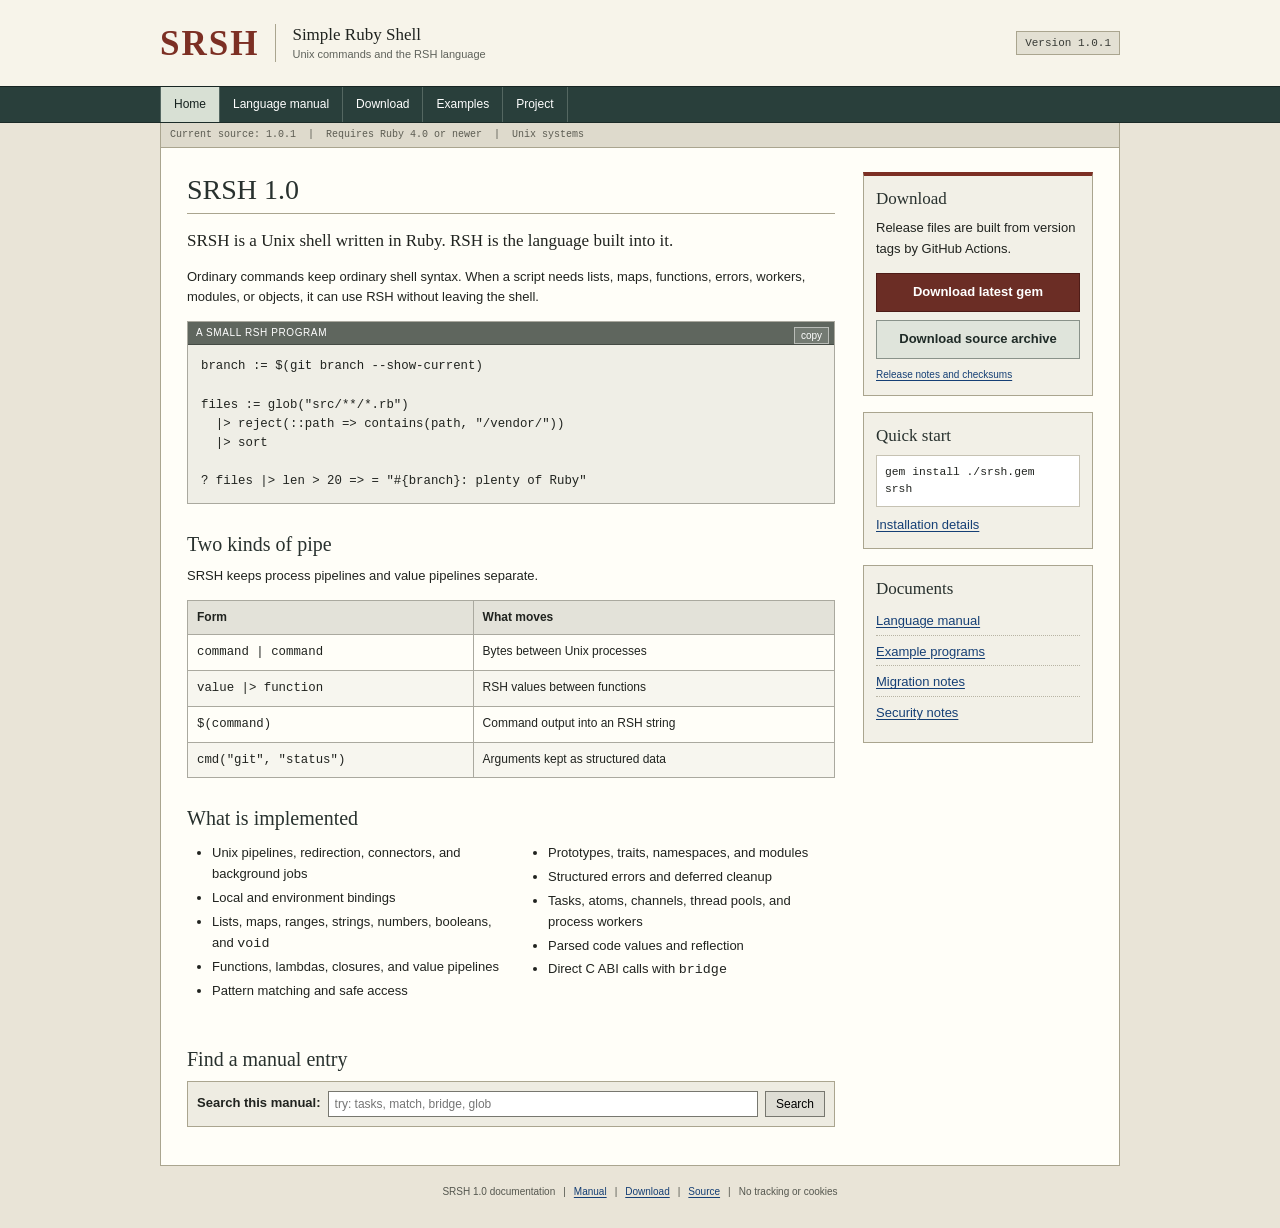
==== commit c8cb4d06: "Require Ruby 4 for srsh 1.0.1" ====
--- a/docs/index.html
+++ b/docs/index.html
@@ -19,7 +19,7 @@
         <strong>Simple Ruby Shell</strong>
         <span>Unix commands and the RSH language</span>
       </div>
-      <div class="version-box">Version <span data-latest-version>1.0.0</span></div>
+      <div class="version-box">Version <span data-latest-version>1.0.1</span></div>
     </div>
     <nav class="main-nav" aria-label="Main navigation">
       <div class="site-width">
@@ -33,7 +33,7 @@
   </header>
 
   <div class="site-width status-line">
-    Current source: 1.0.0&nbsp;&nbsp;|&nbsp;&nbsp;Requires Ruby 3.2 or newer&nbsp;&nbsp;|&nbsp;&nbsp;Unix systems
+    Current source: 1.0.1&nbsp;&nbsp;|&nbsp;&nbsp;Requires Ruby 4.0 or newer&nbsp;&nbsp;|&nbsp;&nbsp;Unix systems
   </div>
 
   <main id="content" class="site-width site-body">
@@ -542,7 +542,7 @@
       </div>
 
       <div class="download-panel">
-        <h2>Latest release: <span data-latest-version>1.0.0</span></h2>
+        <h2>Latest release: <span data-latest-version>1.0.1</span></h2>
         <p data-release-status>The site will read the latest published release when GitHub is available.</p>
         <p class="download-buttons">
           <a class="download-link" data-download="gem" href="https://github.com/RobertFlexx/RSH/releases/latest/download/srsh.gem">Download gem</a>
@@ -553,7 +553,7 @@
       </div>
 
       <h2>Install the gem file</h2>
-      <p>Ruby 3.2 or newer is required. Building the optional native extension also needs a C compiler and Ruby development headers.</p>
+      <p>Ruby 4.0 or newer is required. RubyGems installs Fiddle 1.1.8 or newer for native bridges. Building the optional native extension also needs a C compiler and Ruby development headers.</p>
       <div class="listing">
         <pre id="install-gem"><code>gem install ./srsh.gem
 srsh --version
@@ -565,7 +565,7 @@
       <p>The shell can run as Ruby-only code. The native helper is optional when running from a checkout or source archive.</p>
       <div class="listing">
         <pre id="install-source"><code>tar -xzf srsh-source.tar.gz
-cd srsh-1.0.0
+cd srsh-1.0.1
 make test
 ./bin/srsh</code></pre>
         <button class="copy-button" type="button" data-copy-target="install-source">copy</button>
@@ -671,7 +671,7 @@
 
       <h2>Release policy</h2>
       <p>
-        A tag such as <code>v1.0.0</code> must match <code>Srsh::VERSION</code>. The release workflow runs syntax checks,
+        A tag such as <code>v1.0.1</code> must match <code>Srsh::VERSION</code>. The release workflow runs syntax checks,
         the test suite, example validation, smoke tests, and the native build. It then creates gem and source artifacts,
         writes SHA-256 checksums, and creates the GitHub release at that tag.
       </p>
